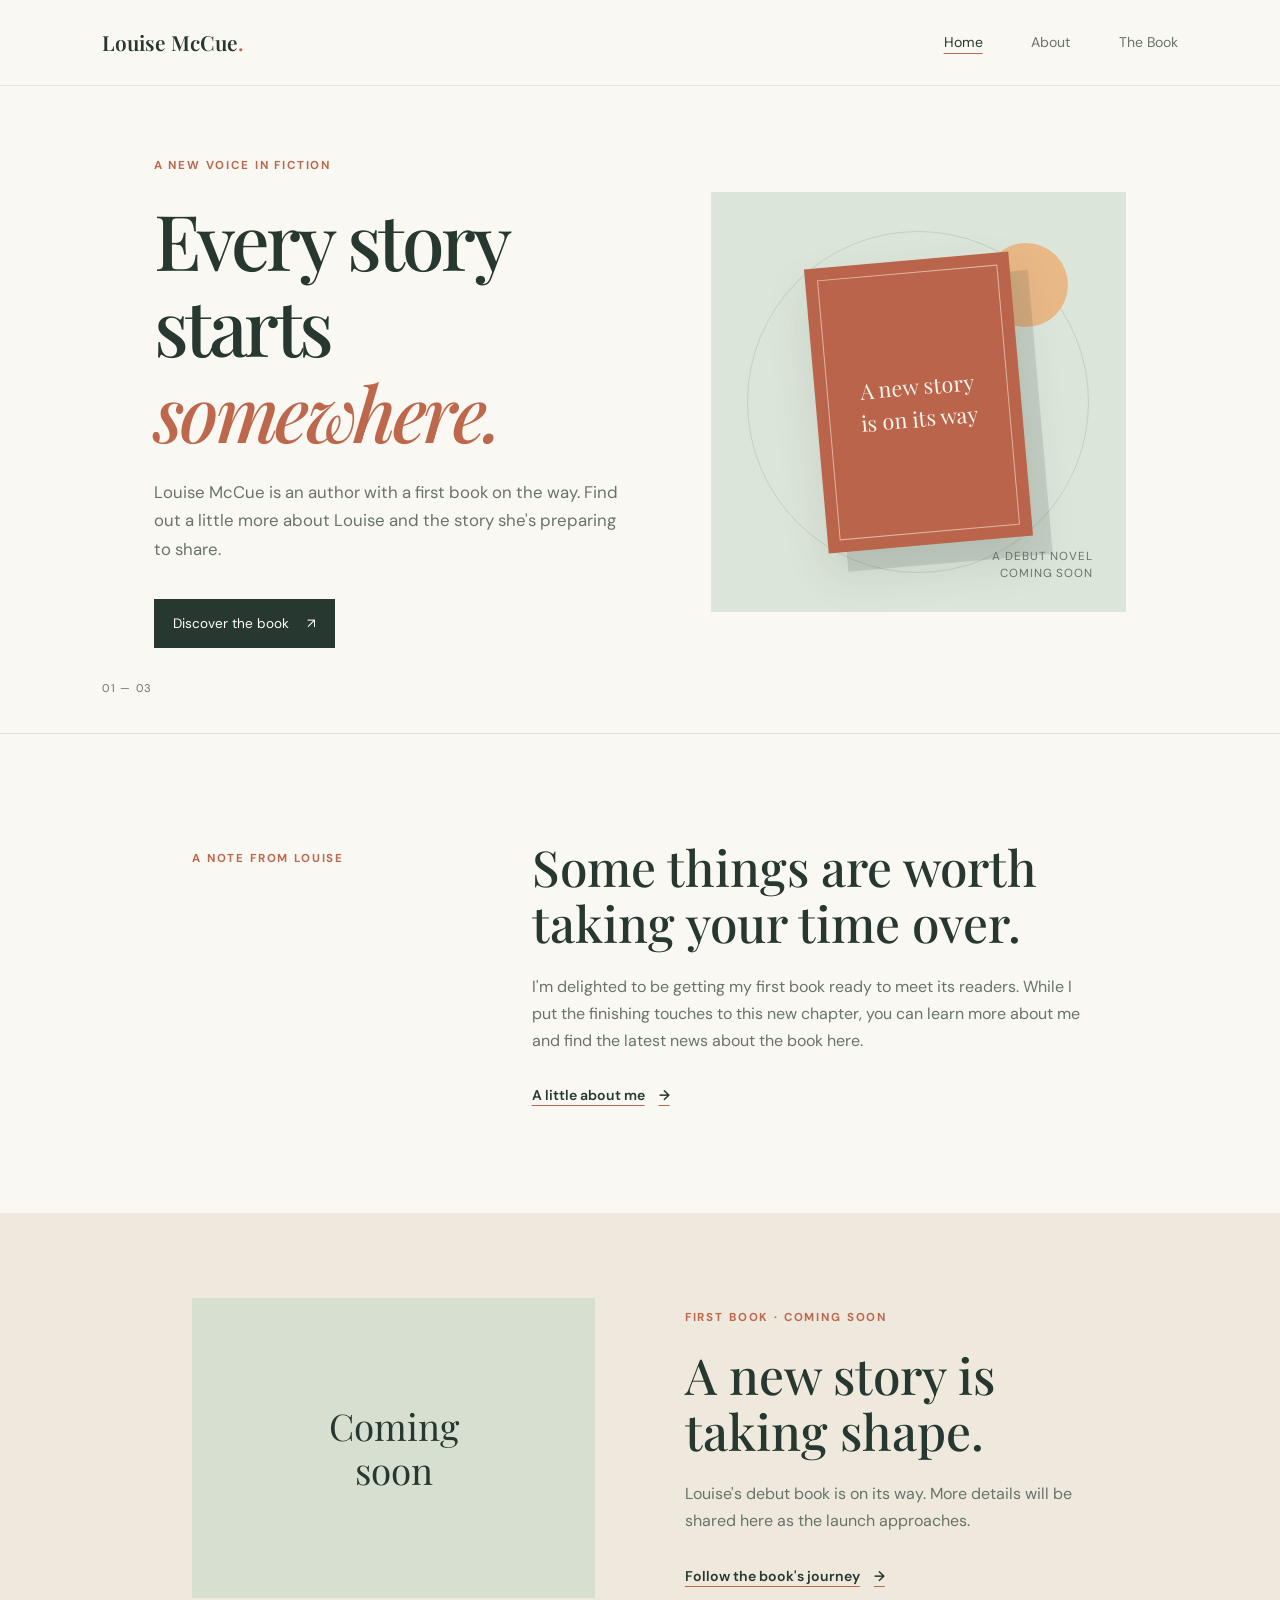
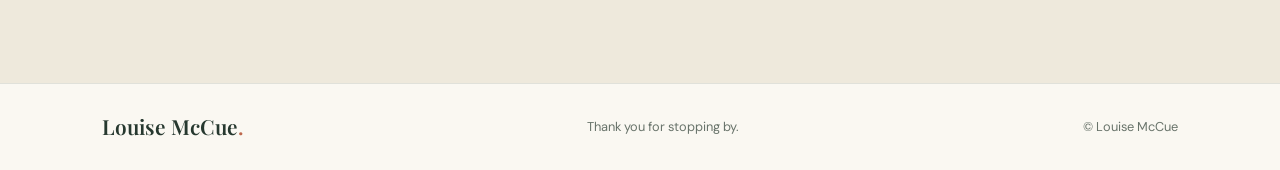
==== index.html @ 4856af5d "Add static author website Co-authored-by: jpf198 <20341620+jpf198@users.noreply.github.com>" ====
<!doctype html>
<html lang="en">
  <head>
    <meta charset="utf-8">
    <meta name="viewport" content="width=device-width, initial-scale=1">
    <meta name="description" content="Meet Louise McCue, a new author. Her debut book is coming soon.">
    <title>Louise McCue | Author</title>
    <link rel="stylesheet" href="styles.css">
  </head>
  <body>
    <header class="site-header">
      <a class="wordmark" href="index.html" aria-label="Louise McCue home">Louise McCue<span>.</span></a>
      <nav aria-label="Main navigation">
        <a href="index.html" aria-current="page">Home</a>
        <a href="about.html">About</a>
        <a href="book.html">The Book</a>
      </nav>
    </header>

    <main>
      <section class="hero">
        <div class="hero-copy">
          <p class="eyebrow">A new voice in fiction</p>
          <h1>Every story<br>starts <em>somewhere.</em></h1>
          <p class="hero-intro">Louise McCue is an author with a first book on the way. Find out a little more about Louise and the story she's preparing to share.</p>
          <a class="button" href="book.html">Discover the book <span aria-hidden="true">↗</span></a>
        </div>
        <div class="hero-art" aria-hidden="true">
          <div class="sun"></div>
          <div class="book-shape"><span>A new story<br>is on its way</span></div>
          <div class="art-caption">A debut novel<br>coming soon</div>
        </div>
        <span class="hero-index" aria-hidden="true">01 — 03</span>
      </section>

      <section class="intro section-wrap">
        <p class="eyebrow">A note from Louise</p>
        <div>
          <h2>Some things are worth taking your time over.</h2>
          <p>I'm delighted to be getting my first book ready to meet its readers. While I put the finishing touches to this new chapter, you can learn more about me and find the latest news about the book here.</p>
          <a class="text-link" href="about.html">A little about me <span aria-hidden="true">→</span></a>
        </div>
      </section>

      <section class="book-teaser">
        <div class="teaser-art" aria-hidden="true"><span>Coming<br>soon</span></div>
        <div class="teaser-copy">
          <p class="eyebrow">First book · Coming soon</p>
          <h2>A new story is taking shape.</h2>
          <p>Louise's debut book is on its way. More details will be shared here as the launch approaches.</p>
          <a class="text-link" href="book.html">Follow the book's journey <span aria-hidden="true">→</span></a>
        </div>
      </section>
    </main>

    <footer class="site-footer">
      <a class="wordmark" href="index.html">Louise McCue<span>.</span></a>
      <p>Thank you for stopping by.</p>
      <span>© Louise McCue</span>
    </footer>
  </body>
</html>
---- styles.css ----
@import url('https://fonts.googleapis.com/css2?family=DM+Sans:wght@400;500;600;700&family=Playfair+Display:ital,wght@0,500;0,600;0,700;1,500;1,600&display=swap');

:root {
  color-scheme: light;
  --ink: #26382f;
  --muted: #68736a;
  --paper: #faf8f2;
  --sage: #dce5d9;
  --accent: #bd684d;
  --serif: 'Playfair Display', Georgia, serif;
  --sans: 'DM Sans', 'Helvetica Neue', sans-serif;
}

* {
  box-sizing: border-box;
}

body {
  margin: 0;
  background: var(--paper);
  color: var(--ink);
  font-family: var(--sans);
  font-size: 16px;
  line-height: 1.7;
}

a {
  color: inherit;
}

.site-header,
.site-footer {
  display: flex;
  align-items: center;
  justify-content: space-between;
  padding: 25px 8%;
}

.site-header {
  border-bottom: 1px solid rgb(38 56 47 / 10%);
}

.wordmark {
  color: var(--ink);
  font-family: var(--serif);
  font-size: 1.3rem;
  font-weight: 600;
  text-decoration: none;
}

.wordmark span {
  color: var(--accent);
}

nav {
  display: flex;
  gap: clamp(20px, 4vw, 48px);
}

nav a {
  color: var(--muted);
  font-size: 0.88rem;
  text-decoration: none;
}

nav a:hover,
nav a[aria-current="page"] {
  color: var(--ink);
}

nav a[aria-current="page"] {
  text-decoration: underline;
  text-decoration-color: var(--accent);
  text-underline-offset: 6px;
}

.hero {
  position: relative;
  display: grid;
  min-height: 630px;
  grid-template-columns: 1.1fr 0.9fr;
  align-items: center;
  gap: 5%;
  padding: 70px 12% 85px;
  overflow: hidden;
}

.hero-copy {
  position: relative;
  z-index: 1;
}

.eyebrow {
  margin: 0 0 20px;
  color: var(--accent);
  font-size: 0.72rem;
  font-weight: 700;
  letter-spacing: 0.16em;
  text-transform: uppercase;
}

h1,
h2,
p {
  margin-top: 0;
}

h1,
h2 {
  font-family: var(--serif);
  font-weight: 500;
  line-height: 1.12;
}

h1 {
  margin-bottom: 24px;
  font-size: clamp(3.3rem, 6vw, 5.8rem);
  letter-spacing: -0.045em;
}

h1 em {
  color: var(--accent);
  font-weight: 500;
}

.hero-intro,
.page-lead {
  max-width: 480px;
  color: var(--muted);
  font-size: 1.05rem;
}

.button {
  display: inline-flex;
  align-items: center;
  gap: 18px;
  margin-top: 19px;
  padding: 13px 19px;
  background: var(--ink);
  color: white;
  font-size: 0.85rem;
  text-decoration: none;
  transition: background 150ms ease;
}

.button:hover {
  background: var(--accent);
}

.hero-art,
.details-art {
  position: relative;
  display: grid;
  min-height: 420px;
  place-items: center;
  background: var(--sage);
  overflow: hidden;
}

.hero-art::before,
.details-art::before {
  position: absolute;
  width: 340px;
  height: 340px;
  border: 1px solid rgb(38 56 47 / 13%);
  border-radius: 50%;
  content: "";
}

.sun {
  position: absolute;
  top: 12%;
  right: 14%;
  width: 84px;
  height: 84px;
  border-radius: 50%;
  background: #e8b887;
}

.book-shape {
  position: relative;
  display: grid;
  width: 205px;
  height: 285px;
  place-items: center;
  background: #b9644b;
  box-shadow: 18px 20px 0 rgb(38 56 47 / 13%), 0 20px 45px rgb(38 56 47 / 12%);
  color: #fff6e9;
  text-align: center;
  transform: rotate(-5deg);
}

.book-shape::before {
  position: absolute;
  inset: 12px;
  border: 1px solid rgb(255 246 233 / 55%);
  content: "";
}

.book-shape span {
  position: relative;
  font-family: var(--serif);
  font-size: 1.35rem;
  line-height: 1.45;
}

.art-caption {
  position: absolute;
  right: 8%;
  bottom: 7%;
  color: var(--muted);
  font-size: 0.73rem;
  line-height: 1.5;
  text-align: right;
  text-transform: uppercase;
  letter-spacing: 0.08em;
}

.hero-index {
  position: absolute;
  bottom: 35px;
  left: 8%;
  color: var(--muted);
  font-size: 0.7rem;
  letter-spacing: 0.12em;
}

.section-wrap {
  padding: 105px 15%;
}

.intro {
  display: grid;
  grid-template-columns: 0.65fr 1.35fr;
  gap: 8%;
  border-top: 1px solid rgb(38 56 47 / 12%);
}

.intro .eyebrow {
  margin-top: 10px;
}

.intro h2,
.teaser-copy h2,
.about-content h2,
.details-copy h2 {
  margin-bottom: 22px;
  font-size: clamp(2rem, 4vw, 3.1rem);
}

.intro div p,
.teaser-copy > p:not(.eyebrow),
.about-content div > p:not(.eyebrow),
.details-copy > p:not(.eyebrow) {
  max-width: 590px;
  color: var(--muted);
}

.text-link {
  display: inline-flex;
  gap: 14px;
  margin-top: 14px;
  color: var(--ink);
  font-size: 0.88rem;
  font-weight: 600;
  text-decoration-color: var(--accent);
  text-underline-offset: 5px;
}

.book-teaser {
  display: grid;
  grid-template-columns: 1fr 1fr;
  align-items: center;
  gap: 10%;
  padding: 85px 15%;
  background: #eee9dc;
}

.teaser-art {
  display: grid;
  min-height: 300px;
  place-items: center;
  background: #d7dfd1;
}

.teaser-art span {
  color: var(--ink);
  font-family: var(--serif);
  font-size: 2.3rem;
  line-height: 1.2;
  text-align: center;
}

.page-heading {
  padding: 100px 15% 85px;
  background: #eee9dc;
}

.page-heading h1 {
  font-size: clamp(3.5rem, 8vw, 6.8rem);
}

.page-lead {
  max-width: 500px;
}

.about-content {
  display: grid;
  grid-template-columns: 0.7fr 1.3fr;
  align-items: center;
  gap: 12%;
}

.about-mark {
  display: grid;
  width: min(100%, 280px);
  aspect-ratio: 1;
  place-items: center;
  border-radius: 50%;
  background: var(--sage);
  color: var(--accent);
  font-family: var(--serif);
  font-size: 5rem;
}

.about-mark span {
  margin-left: 12px;
  color: var(--ink);
}

.book-heading {
  padding-bottom: 70px;
}

.book-details {
  display: grid;
  grid-template-columns: 1fr 1fr;
  align-items: center;
  gap: 10%;
  padding: 70px 15% 110px;
}

.details-art {
  min-height: 400px;
}

.site-footer {
  flex-wrap: wrap;
  gap: 15px 30px;
  border-top: 1px solid rgb(38 56 47 / 12%);
}

.site-footer p,
.site-footer > span {
  margin: 0;
  color: var(--muted);
  font-size: 0.8rem;
}

a:focus-visible {
  outline: 2px solid var(--accent);
  outline-offset: 5px;
}

@media (max-width: 760px) {
  .site-header,
  .site-footer {
    padding-right: 6%;
    padding-left: 6%;
  }

  .hero,
  .intro,
  .book-teaser,
  .about-content,
  .book-details {
    grid-template-columns: 1fr;
  }

  .hero {
    gap: 45px;
    padding: 70px 8% 95px;
  }

  .hero-art {
    min-height: 360px;
  }

  .section-wrap {
    padding: 75px 9%;
  }

  .intro {
    gap: 16px;
  }

  .book-teaser {
    gap: 35px;
    padding: 65px 9%;
  }

  .page-heading {
    padding: 75px 9% 60px;
  }

  .about-content {
    gap: 45px;
  }

  .about-mark {
    width: 190px;
  }

  .book-details {
    gap: 45px;
    padding: 55px 9% 80px;
  }

  .details-art {
    min-height: 340px;
  }
}

@media (max-width: 450px) {
  .site-header {
    align-items: flex-start;
    flex-direction: column;
    gap: 12px;
  }

  nav {
    gap: 24px;
  }

  .hero {
    padding-top: 55px;
  }

  .site-footer {
    align-items: flex-start;
    flex-direction: column;
    gap: 9px;
  }
}

@media (prefers-reduced-motion: reduce) {
  *,
  *::before,
  *::after {
    scroll-behavior: auto !important;
    transition-duration: 0.01ms !important;
  }
}
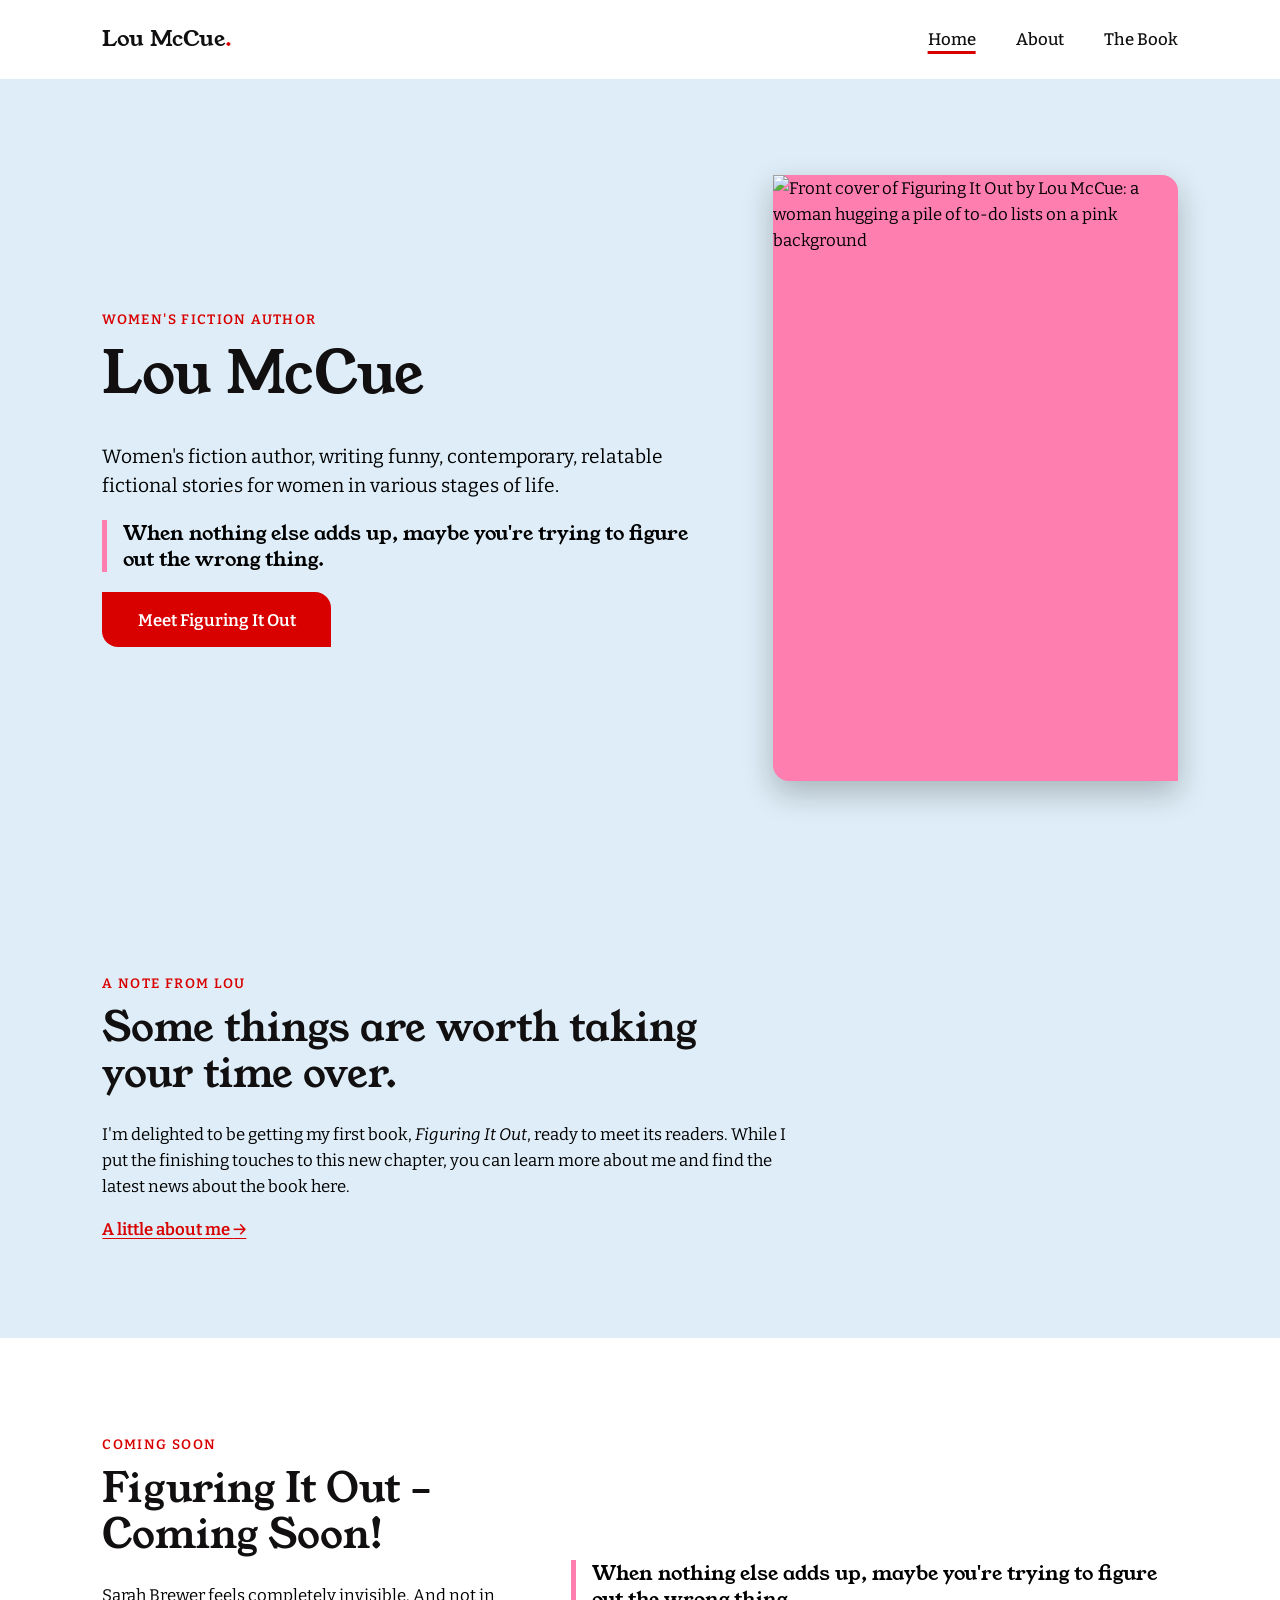
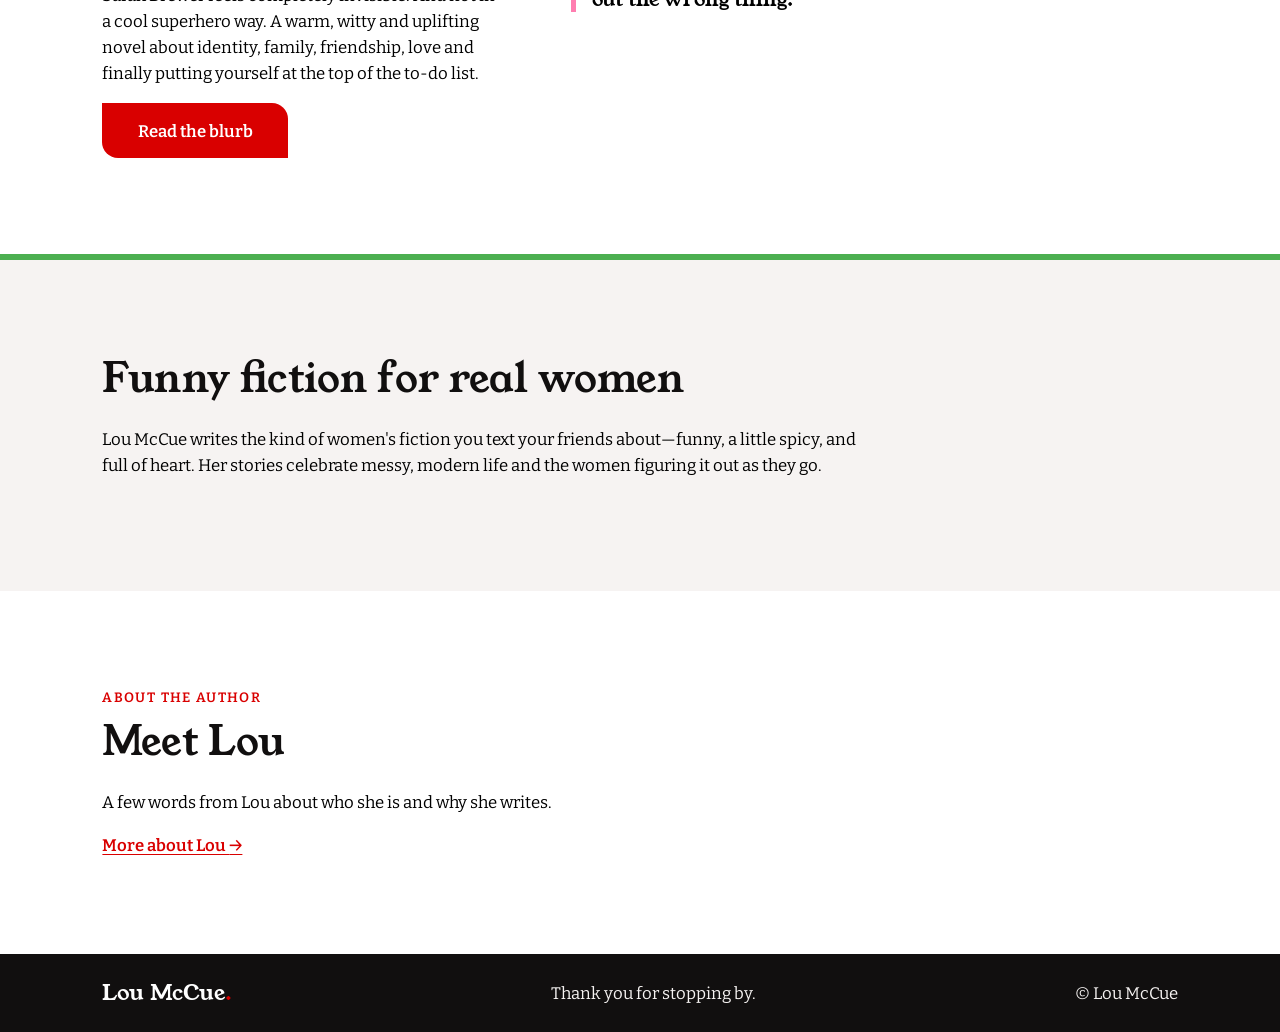
==== commit fc94cd5f: "Apply remaining changes Co-authored-by: jpf198 <20341620+jpf198@users.noreply.github.com>" ====
--- a/index.html
+++ b/index.html
@@ -3,13 +3,13 @@
   <head>
     <meta charset="utf-8">
     <meta name="viewport" content="width=device-width, initial-scale=1">
-    <meta name="description" content="Meet Louise McCue, a new author. Her debut book is coming soon.">
-    <title>Louise McCue | Author</title>
+    <meta name="description" content="Lou McCue – women's fiction author, writing funny, contemporary, relatable fictional stories for women in various stages of life.">
+    <title>Lou McCue | Women's Fiction Author</title>
     <link rel="stylesheet" href="styles.css">
   </head>
   <body>
     <header class="site-header">
-      <a class="wordmark" href="index.html" aria-label="Louise McCue home">Louise McCue<span>.</span></a>
+      <a class="wordmark" href="index.html" aria-label="Lou McCue home">Lou McCue<span>.</span></a>
       <nav aria-label="Main navigation">
         <a href="index.html" aria-current="page">Home</a>
         <a href="about.html">About</a>
@@ -20,43 +20,56 @@
     <main>
       <section class="hero">
         <div class="hero-copy">
-          <p class="eyebrow">A new voice in fiction</p>
-          <h1>Every story<br>starts <em>somewhere.</em></h1>
-          <p class="hero-intro">Louise McCue is an author with a first book on the way. Find out a little more about Louise and the story she's preparing to share.</p>
-          <a class="button" href="book.html">Discover the book <span aria-hidden="true">↗</span></a>
+          <p class="eyebrow">Women's fiction author</p>
+          <h1>Lou McCue</h1>
+          <p class="page-lead">Women's fiction author, writing funny, contemporary, relatable fictional stories for women in various stages of life.</p>
+          <p class="cover-tagline">When nothing else adds up, maybe you're trying to figure out the wrong thing.</p>
+          <a class="button" href="book.html">Meet Figuring It Out</a>
         </div>
-        <div class="hero-art" aria-hidden="true">
-          <div class="sun"></div>
-          <div class="book-shape"><span>A new story<br>is on its way</span></div>
-          <div class="art-caption">A debut novel<br>coming soon</div>
+        <div class="hero-art book-cover-wrap">
+          <!-- TODO: add the front cover image at images/figuring-it-out-cover.jpg (placeholder until supplied) -->
+          <img class="book-cover" src="images/figuring-it-out-cover.jpg" alt="Front cover of Figuring It Out by Lou McCue: a woman hugging a pile of to-do lists on a pink background" width="600" height="900">
         </div>
-        <span class="hero-index" aria-hidden="true">01 — 03</span>
       </section>
 
       <section class="intro section-wrap">
-        <p class="eyebrow">A note from Louise</p>
-        <div>
-          <h2>Some things are worth taking your time over.</h2>
-          <p>I'm delighted to be getting my first book ready to meet its readers. While I put the finishing touches to this new chapter, you can learn more about me and find the latest news about the book here.</p>
-          <a class="text-link" href="about.html">A little about me <span aria-hidden="true">→</span></a>
+        <p class="eyebrow">A note from Lou</p>
+        <h2>Some things are worth taking your time over.</h2>
+        <p>I'm delighted to be getting my first book, <em>Figuring It Out</em>, ready to meet its readers. While I put the finishing touches to this new chapter, you can learn more about me and find the latest news about the book here.</p>
+        <a class="text-link" href="about.html">A little about me <span aria-hidden="true">→</span></a>
+      </section>
+
+      <section class="book-teaser">
+        <div class="teaser-copy">
+          <p class="eyebrow">Coming soon</p>
+          <h2>Figuring It Out – Coming Soon!</h2>
+          <p>Sarah Brewer feels completely invisible. And not in a cool superhero way. A warm, witty and uplifting novel about identity, family, friendship, love and finally putting yourself at the top of the to-do list.</p>
+          <a class="button" href="book.html">Read the blurb</a>
+        </div>
+        <div class="book-cover-wrap">
+          <p class="cover-tagline">When nothing else adds up, maybe you're trying to figure out the wrong thing.</p>
         </div>
       </section>
 
-      <section class="book-teaser">
-        <div class="teaser-art" aria-hidden="true"><span>Coming<br>soon</span></div>
-        <div class="teaser-copy">
-          <p class="eyebrow">First book · Coming soon</p>
-          <h2>A new story is taking shape.</h2>
-          <p>Louise's debut book is on its way. More details will be shared here as the launch approaches.</p>
-          <a class="text-link" href="book.html">Follow the book's journey <span aria-hidden="true">→</span></a>
+      <section class="band">
+        <div class="band-inner">
+          <h2>Funny fiction for real women</h2>
+          <p>Lou McCue writes the kind of women's fiction you text your friends about—funny, a little spicy, and full of heart. Her stories celebrate messy, modern life and the women figuring it out as they go.</p>
         </div>
+      </section>
+
+      <section class="teaser-bio section-wrap">
+        <p class="eyebrow">About the author</p>
+        <h2>Meet Lou</h2>
+        <p>A few words from Lou about who she is and why she writes.</p>
+        <a class="text-link" href="about.html">More about Lou <span aria-hidden="true">→</span></a>
       </section>
     </main>
 
     <footer class="site-footer">
-      <a class="wordmark" href="index.html">Louise McCue<span>.</span></a>
+      <a class="wordmark" href="index.html">Lou McCue<span>.</span></a>
       <p>Thank you for stopping by.</p>
-      <span>© Louise McCue</span>
+      <span>© Lou McCue</span>
     </footer>
   </body>
 </html>
--- a/styles.css
+++ b/styles.css
@@ -1,453 +1,198 @@
-@import url('https://fonts.googleapis.com/css2?family=DM+Sans:wght@400;500;600;700&family=Playfair+Display:ital,wght@0,500;0,600;0,700;1,500;1,600&display=swap');
+@import url('https://fonts.googleapis.com/css2?family=Bitter:wght@300;400;500;600&family=Young+Serif&display=swap');
 
 :root {
   color-scheme: light;
-  --ink: #26382f;
-  --muted: #68736a;
-  --paper: #faf8f2;
-  --sage: #dce5d9;
-  --accent: #bd684d;
-  --serif: 'Playfair Display', Georgia, serif;
-  --sans: 'DM Sans', 'Helvetica Neue', sans-serif;
+  --sky: hsl(204, 60%, 92%);
+  --white: #ffffff;
+  --offwhite: #f6f3f2;
+  --red: #d90000;
+  --red-dark: #a80000;
+  --black: #110f0f;
+  --pink: #ff7eb0;
+  --green: #4caf50;
+  --heading: 'Young Serif', Georgia, serif;
+  --body: 'Bitter', Georgia, serif;
 }
 
-* {
-  box-sizing: border-box;
-}
+* { box-sizing: border-box; }
 
 body {
   margin: 0;
-  background: var(--paper);
-  color: var(--ink);
-  font-family: var(--sans);
-  font-size: 16px;
-  line-height: 1.7;
+  background: var(--sky);
+  color: #000;
+  font-family: var(--body);
+  font-weight: 400;
+  font-size: 1.05rem;
+  line-height: 1.55;
 }
 
-a {
-  color: inherit;
+h1, h2, h3 {
+  margin: 0 0 0.6em;
+  font-family: var(--heading);
+  font-weight: 400;
+  line-height: 1.15;
+  color: var(--black);
+}
+h1 { font-size: clamp(2.2rem, 5vw, 3.6rem); }
+h2 { font-size: clamp(1.7rem, 3.5vw, 2.5rem); }
+p { margin: 0 0 1em; }
+img { max-width: 100%; height: auto; }
+
+a { color: var(--red); text-underline-offset: 3px; }
+a:hover { color: var(--red-dark); }
+
+a:focus-visible, .button:focus-visible {
+  outline: 3px solid var(--black);
+  outline-offset: 3px;
 }
 
-.site-header,
-.site-footer {
+.site-header, .site-footer {
   display: flex;
+  flex-wrap: wrap;
+  gap: 12px 24px;
   align-items: center;
   justify-content: space-between;
-  padding: 25px 8%;
+  padding: 22px 8%;
 }
 
-.site-header {
-  border-bottom: 1px solid rgb(38 56 47 / 10%);
-}
+.site-header { background: var(--white); }
+.site-footer { background: var(--black); color: var(--offwhite); }
+.site-footer a { color: var(--white); }
+.site-footer p { margin: 0; }
 
 .wordmark {
-  color: var(--ink);
-  font-family: var(--serif);
-  font-size: 1.3rem;
-  font-weight: 600;
+  color: var(--black);
+  font-family: var(--heading);
+  font-size: 1.4rem;
   text-decoration: none;
 }
+.wordmark:hover { color: var(--red); }
+.wordmark span { color: var(--red); }
+.site-footer .wordmark { color: var(--white); }
 
-.wordmark span {
-  color: var(--accent);
-}
-
-nav {
-  display: flex;
-  gap: clamp(20px, 4vw, 48px);
-}
-
-nav a {
-  color: var(--muted);
-  font-size: 0.88rem;
-  text-decoration: none;
-}
-
-nav a:hover,
-nav a[aria-current="page"] {
-  color: var(--ink);
-}
-
+nav { display: flex; flex-wrap: wrap; gap: 8px clamp(18px, 4vw, 40px); }
+nav a { color: var(--black); font-weight: 500; text-decoration: none; }
+nav a:hover { color: var(--red); }
 nav a[aria-current="page"] {
   text-decoration: underline;
-  text-decoration-color: var(--accent);
+  text-decoration-color: var(--red);
+  text-decoration-thickness: 3px;
   text-underline-offset: 6px;
 }
 
-.hero {
-  position: relative;
-  display: grid;
-  min-height: 630px;
-  grid-template-columns: 1.1fr 0.9fr;
-  align-items: center;
-  gap: 5%;
-  padding: 70px 12% 85px;
-  overflow: hidden;
-}
-
-.hero-copy {
-  position: relative;
-  z-index: 1;
-}
-
 .eyebrow {
-  margin: 0 0 20px;
-  color: var(--accent);
-  font-size: 0.72rem;
-  font-weight: 700;
-  letter-spacing: 0.16em;
+  margin-bottom: 0.8em;
+  color: var(--red);
+  font-size: 0.85rem;
+  font-weight: 600;
+  letter-spacing: 0.1em;
   text-transform: uppercase;
 }
 
-h1,
-h2,
-p {
-  margin-top: 0;
+.button {
+  display: inline-block;
+  padding: 0.9rem 2.2rem;
+  border-radius: 0 1rem;
+  background: var(--red);
+  color: var(--white);
+  font-weight: 600;
+  text-decoration: none;
+  transition: background 0.2s;
+}
+.button:hover { background: var(--red-dark); color: var(--white); }
+
+.text-link { font-weight: 600; }
+
+.section-wrap, .page-heading, .band, .hero, .book-details, .book-teaser {
+  padding: clamp(48px, 8vw, 96px) 8%;
 }
 
-h1,
-h2 {
-  font-family: var(--serif);
-  font-weight: 500;
-  line-height: 1.12;
+.hero, .book-teaser, .book-details {
+  display: grid;
+  gap: clamp(28px, 5vw, 64px);
+  align-items: center;
+  grid-template-columns: 2fr 3fr;
 }
 
-h1 {
-  margin-bottom: 24px;
-  font-size: clamp(3.3rem, 6vw, 5.8rem);
-  letter-spacing: -0.045em;
+.hero { grid-template-columns: 3fr 2fr; }
+.hero-art { order: 2; }
+
+.book-cover {
+  display: block;
+  width: 100%;
+  border-radius: 0 1rem;
+  box-shadow: 0 12px 30px rgb(17 15 15 / 25%);
+  background: var(--pink);
+  min-height: 200px;
 }
 
-h1 em {
-  color: var(--accent);
-  font-weight: 500;
+.cover-tagline {
+  font-family: var(--heading);
+  font-size: 1.25rem;
+  line-height: 1.3;
+  padding-left: 1rem;
+  border-left: 5px solid var(--pink);
 }
 
-.hero-intro,
-.page-lead {
-  max-width: 480px;
-  color: var(--muted);
-  font-size: 1.05rem;
+.book-teaser { background: var(--white); }
+.band { background: var(--offwhite); border-top: 6px solid var(--green); }
+.band-inner { max-width: 760px; }
+
+.page-heading { background: var(--offwhite); }
+.page-lead { max-width: 640px; font-size: 1.2rem; }
+
+.intro { max-width: 900px; }
+
+.status {
+  display: inline-block;
+  margin-bottom: 1.2rem;
+  padding: 0.3rem 1rem;
+  border-radius: 0 1rem;
+  background: var(--black);
+  color: var(--white);
+  font-weight: 600;
 }
 
-.button {
-  display: inline-flex;
-  align-items: center;
-  gap: 18px;
-  margin-top: 19px;
-  padding: 13px 19px;
-  background: var(--ink);
-  color: white;
-  font-size: 0.85rem;
-  text-decoration: none;
-  transition: background 150ms ease;
-}
-
-.button:hover {
-  background: var(--accent);
-}
-
-.hero-art,
-.details-art {
-  position: relative;
-  display: grid;
-  min-height: 420px;
-  place-items: center;
-  background: var(--sage);
-  overflow: hidden;
-}
-
-.hero-art::before,
-.details-art::before {
-  position: absolute;
-  width: 340px;
-  height: 340px;
-  border: 1px solid rgb(38 56 47 / 13%);
-  border-radius: 50%;
-  content: "";
-}
-
-.sun {
-  position: absolute;
-  top: 12%;
-  right: 14%;
-  width: 84px;
-  height: 84px;
-  border-radius: 50%;
-  background: #e8b887;
-}
-
-.book-shape {
-  position: relative;
-  display: grid;
-  width: 205px;
-  height: 285px;
-  place-items: center;
-  background: #b9644b;
-  box-shadow: 18px 20px 0 rgb(38 56 47 / 13%), 0 20px 45px rgb(38 56 47 / 12%);
-  color: #fff6e9;
-  text-align: center;
-  transform: rotate(-5deg);
-}
-
-.book-shape::before {
-  position: absolute;
-  inset: 12px;
-  border: 1px solid rgb(255 246 233 / 55%);
-  content: "";
-}
-
-.book-shape span {
-  position: relative;
-  font-family: var(--serif);
-  font-size: 1.35rem;
-  line-height: 1.45;
-}
-
-.art-caption {
-  position: absolute;
-  right: 8%;
-  bottom: 7%;
-  color: var(--muted);
-  font-size: 0.73rem;
-  line-height: 1.5;
-  text-align: right;
-  text-transform: uppercase;
-  letter-spacing: 0.08em;
-}
-
-.hero-index {
-  position: absolute;
-  bottom: 35px;
-  left: 8%;
-  color: var(--muted);
-  font-size: 0.7rem;
-  letter-spacing: 0.12em;
-}
-
-.section-wrap {
-  padding: 105px 15%;
-}
-
-.intro {
-  display: grid;
-  grid-template-columns: 0.65fr 1.35fr;
-  gap: 8%;
-  border-top: 1px solid rgb(38 56 47 / 12%);
-}
-
-.intro .eyebrow {
-  margin-top: 10px;
-}
-
-.intro h2,
-.teaser-copy h2,
-.about-content h2,
-.details-copy h2 {
-  margin-bottom: 22px;
-  font-size: clamp(2rem, 4vw, 3.1rem);
-}
-
-.intro div p,
-.teaser-copy > p:not(.eyebrow),
-.about-content div > p:not(.eyebrow),
-.details-copy > p:not(.eyebrow) {
-  max-width: 590px;
-  color: var(--muted);
-}
-
-.text-link {
-  display: inline-flex;
-  gap: 14px;
-  margin-top: 14px;
-  color: var(--ink);
-  font-size: 0.88rem;
-  font-weight: 600;
-  text-decoration-color: var(--accent);
-  text-underline-offset: 5px;
-}
-
-.book-teaser {
-  display: grid;
-  grid-template-columns: 1fr 1fr;
-  align-items: center;
-  gap: 10%;
-  padding: 85px 15%;
-  background: #eee9dc;
-}
-
-.teaser-art {
-  display: grid;
-  min-height: 300px;
-  place-items: center;
-  background: #d7dfd1;
-}
-
-.teaser-art span {
-  color: var(--ink);
-  font-family: var(--serif);
-  font-size: 2.3rem;
-  line-height: 1.2;
-  text-align: center;
-}
-
-.page-heading {
-  padding: 100px 15% 85px;
-  background: #eee9dc;
-}
-
-.page-heading h1 {
-  font-size: clamp(3.5rem, 8vw, 6.8rem);
-}
-
-.page-lead {
-  max-width: 500px;
-}
+.blurb p:first-child { font-family: var(--heading); font-size: 1.3rem; }
 
 .about-content {
   display: grid;
-  grid-template-columns: 0.7fr 1.3fr;
-  align-items: center;
-  gap: 12%;
+  gap: clamp(28px, 5vw, 64px);
+  grid-template-columns: 2fr 3fr;
+  align-items: start;
 }
 
-.about-mark {
+.headshot-frame {
+  position: relative;
+  aspect-ratio: 3 / 4;
+  overflow: hidden;
+  border-radius: 1.5rem;
+  background: var(--offwhite);
+  border: 2px dashed var(--black);
   display: grid;
-  width: min(100%, 280px);
-  aspect-ratio: 1;
   place-items: center;
-  border-radius: 50%;
-  background: var(--sage);
-  color: var(--accent);
-  font-family: var(--serif);
-  font-size: 5rem;
+  text-align: center;
+}
+.headshot-frame::before {
+  content: "Headshot coming soon";
+  padding: 1rem;
+  font-family: var(--heading);
+  color: var(--black);
+}
+.headshot-frame img {
+  position: absolute;
+  inset: 0;
+  width: 100%;
+  height: 100%;
+  object-fit: cover;
+  background: var(--offwhite);
 }
 
-.about-mark span {
-  margin-left: 12px;
-  color: var(--ink);
-}
-
-.book-heading {
-  padding-bottom: 70px;
-}
-
-.book-details {
-  display: grid;
-  grid-template-columns: 1fr 1fr;
-  align-items: center;
-  gap: 10%;
-  padding: 70px 15% 110px;
-}
-
-.details-art {
-  min-height: 400px;
-}
-
-.site-footer {
-  flex-wrap: wrap;
-  gap: 15px 30px;
-  border-top: 1px solid rgb(38 56 47 / 12%);
-}
-
-.site-footer p,
-.site-footer > span {
-  margin: 0;
-  color: var(--muted);
-  font-size: 0.8rem;
-}
-
-a:focus-visible {
-  outline: 2px solid var(--accent);
-  outline-offset: 5px;
-}
+.teaser-bio { background: var(--white); }
 
 @media (max-width: 760px) {
-  .site-header,
-  .site-footer {
-    padding-right: 6%;
-    padding-left: 6%;
-  }
-
-  .hero,
-  .intro,
-  .book-teaser,
-  .about-content,
-  .book-details {
-    grid-template-columns: 1fr;
-  }
-
-  .hero {
-    gap: 45px;
-    padding: 70px 8% 95px;
-  }
-
-  .hero-art {
-    min-height: 360px;
-  }
-
-  .section-wrap {
-    padding: 75px 9%;
-  }
-
-  .intro {
-    gap: 16px;
-  }
-
-  .book-teaser {
-    gap: 35px;
-    padding: 65px 9%;
-  }
-
-  .page-heading {
-    padding: 75px 9% 60px;
-  }
-
-  .about-content {
-    gap: 45px;
-  }
-
-  .about-mark {
-    width: 190px;
-  }
-
-  .book-details {
-    gap: 45px;
-    padding: 55px 9% 80px;
-  }
-
-  .details-art {
-    min-height: 340px;
-  }
+  .hero, .book-teaser, .book-details, .about-content { grid-template-columns: 1fr; }
+  .hero-art { order: 0; max-width: 320px; }
+  .book-cover-wrap, .headshot-frame { max-width: 320px; }
+  .site-header, .site-footer { flex-direction: column; align-items: flex-start; }
 }
-
-@media (max-width: 450px) {
-  .site-header {
-    align-items: flex-start;
-    flex-direction: column;
-    gap: 12px;
-  }
-
-  nav {
-    gap: 24px;
-  }
-
-  .hero {
-    padding-top: 55px;
-  }
-
-  .site-footer {
-    align-items: flex-start;
-    flex-direction: column;
-    gap: 9px;
-  }
-}
-
-@media (prefers-reduced-motion: reduce) {
-  *,
-  *::before,
-  *::after {
-    scroll-behavior: auto !important;
-    transition-duration: 0.01ms !important;
-  }
-}
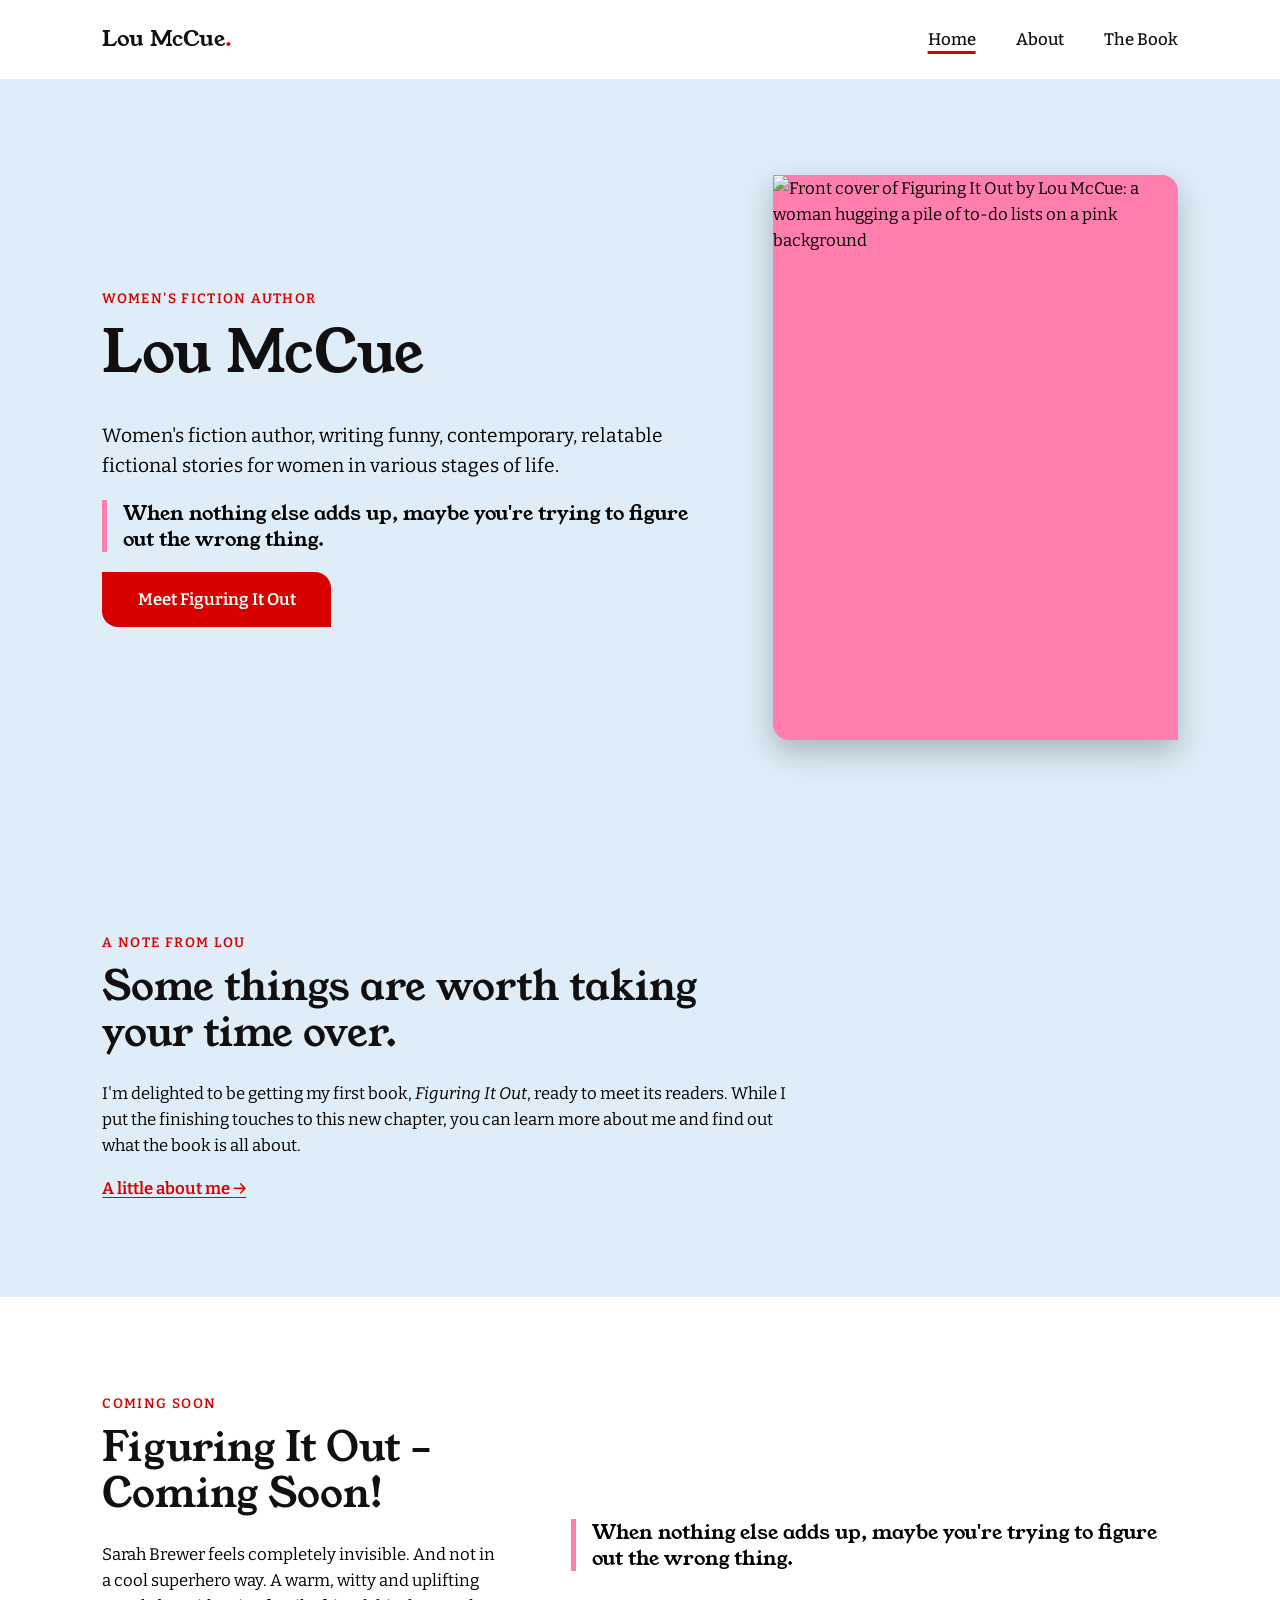
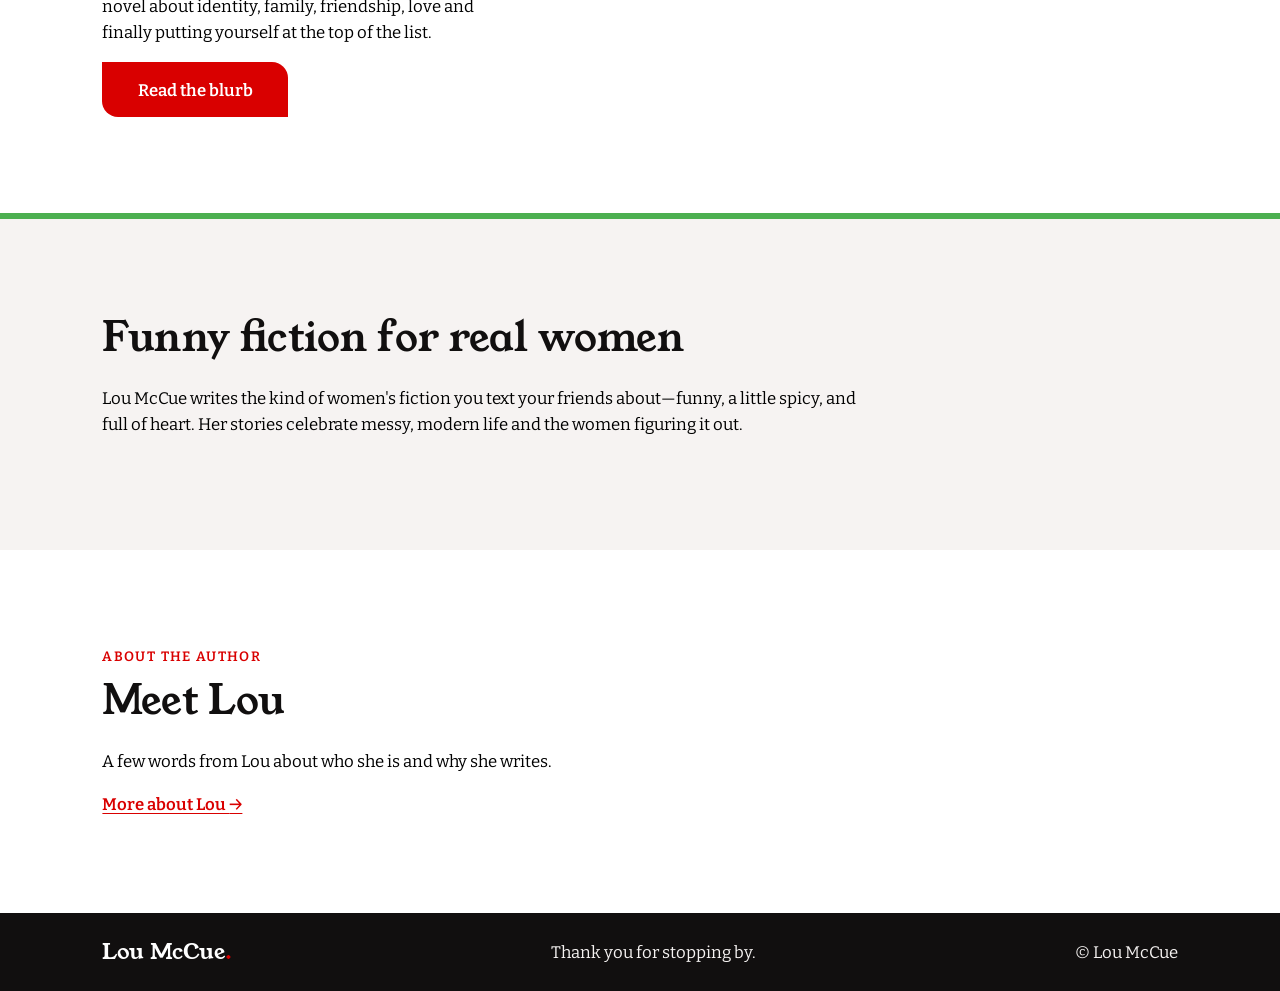
==== commit 93561265: "Update homepage to use uploaded cover image asset and refresh copy" ====
--- a/index.html
+++ b/index.html
@@ -27,15 +27,14 @@
           <a class="button" href="book.html">Meet Figuring It Out</a>
         </div>
         <div class="hero-art book-cover-wrap">
-          <!-- TODO: add the front cover image at images/figuring-it-out-cover.jpg (placeholder until supplied) -->
-          <img class="book-cover" src="images/figuring-it-out-cover.jpg" alt="Front cover of Figuring It Out by Lou McCue: a woman hugging a pile of to-do lists on a pink background" width="600" height="900">
+          <img class="book-cover" src="images/figuring-it-out-cover.png" alt="Front cover of Figuring It Out by Lou McCue: a woman hugging a pile of to-do lists on a pink background" width="1292" height="1807">
         </div>
       </section>
 
       <section class="intro section-wrap">
         <p class="eyebrow">A note from Lou</p>
         <h2>Some things are worth taking your time over.</h2>
-        <p>I'm delighted to be getting my first book, <em>Figuring It Out</em>, ready to meet its readers. While I put the finishing touches to this new chapter, you can learn more about me and find the latest news about the book here.</p>
+        <p>I'm delighted to be getting my first book, <em>Figuring It Out</em>, ready to meet its readers. While I put the finishing touches to this new chapter, you can learn more about me and find out what the book is all about.</p>
         <a class="text-link" href="about.html">A little about me <span aria-hidden="true">→</span></a>
       </section>
 
@@ -43,7 +42,7 @@
         <div class="teaser-copy">
           <p class="eyebrow">Coming soon</p>
           <h2>Figuring It Out – Coming Soon!</h2>
-          <p>Sarah Brewer feels completely invisible. And not in a cool superhero way. A warm, witty and uplifting novel about identity, family, friendship, love and finally putting yourself at the top of the to-do list.</p>
+          <p>Sarah Brewer feels completely invisible. And not in a cool superhero way. A warm, witty and uplifting novel about identity, family, friendship, love and finally putting yourself at the top of the list.</p>
           <a class="button" href="book.html">Read the blurb</a>
         </div>
         <div class="book-cover-wrap">
@@ -54,7 +53,7 @@
       <section class="band">
         <div class="band-inner">
           <h2>Funny fiction for real women</h2>
-          <p>Lou McCue writes the kind of women's fiction you text your friends about—funny, a little spicy, and full of heart. Her stories celebrate messy, modern life and the women figuring it out as they go.</p>
+          <p>Lou McCue writes the kind of women's fiction you text your friends about—funny, a little spicy, and full of heart. Her stories celebrate messy, modern life and the women figuring it out.</p>
         </div>
       </section>
 
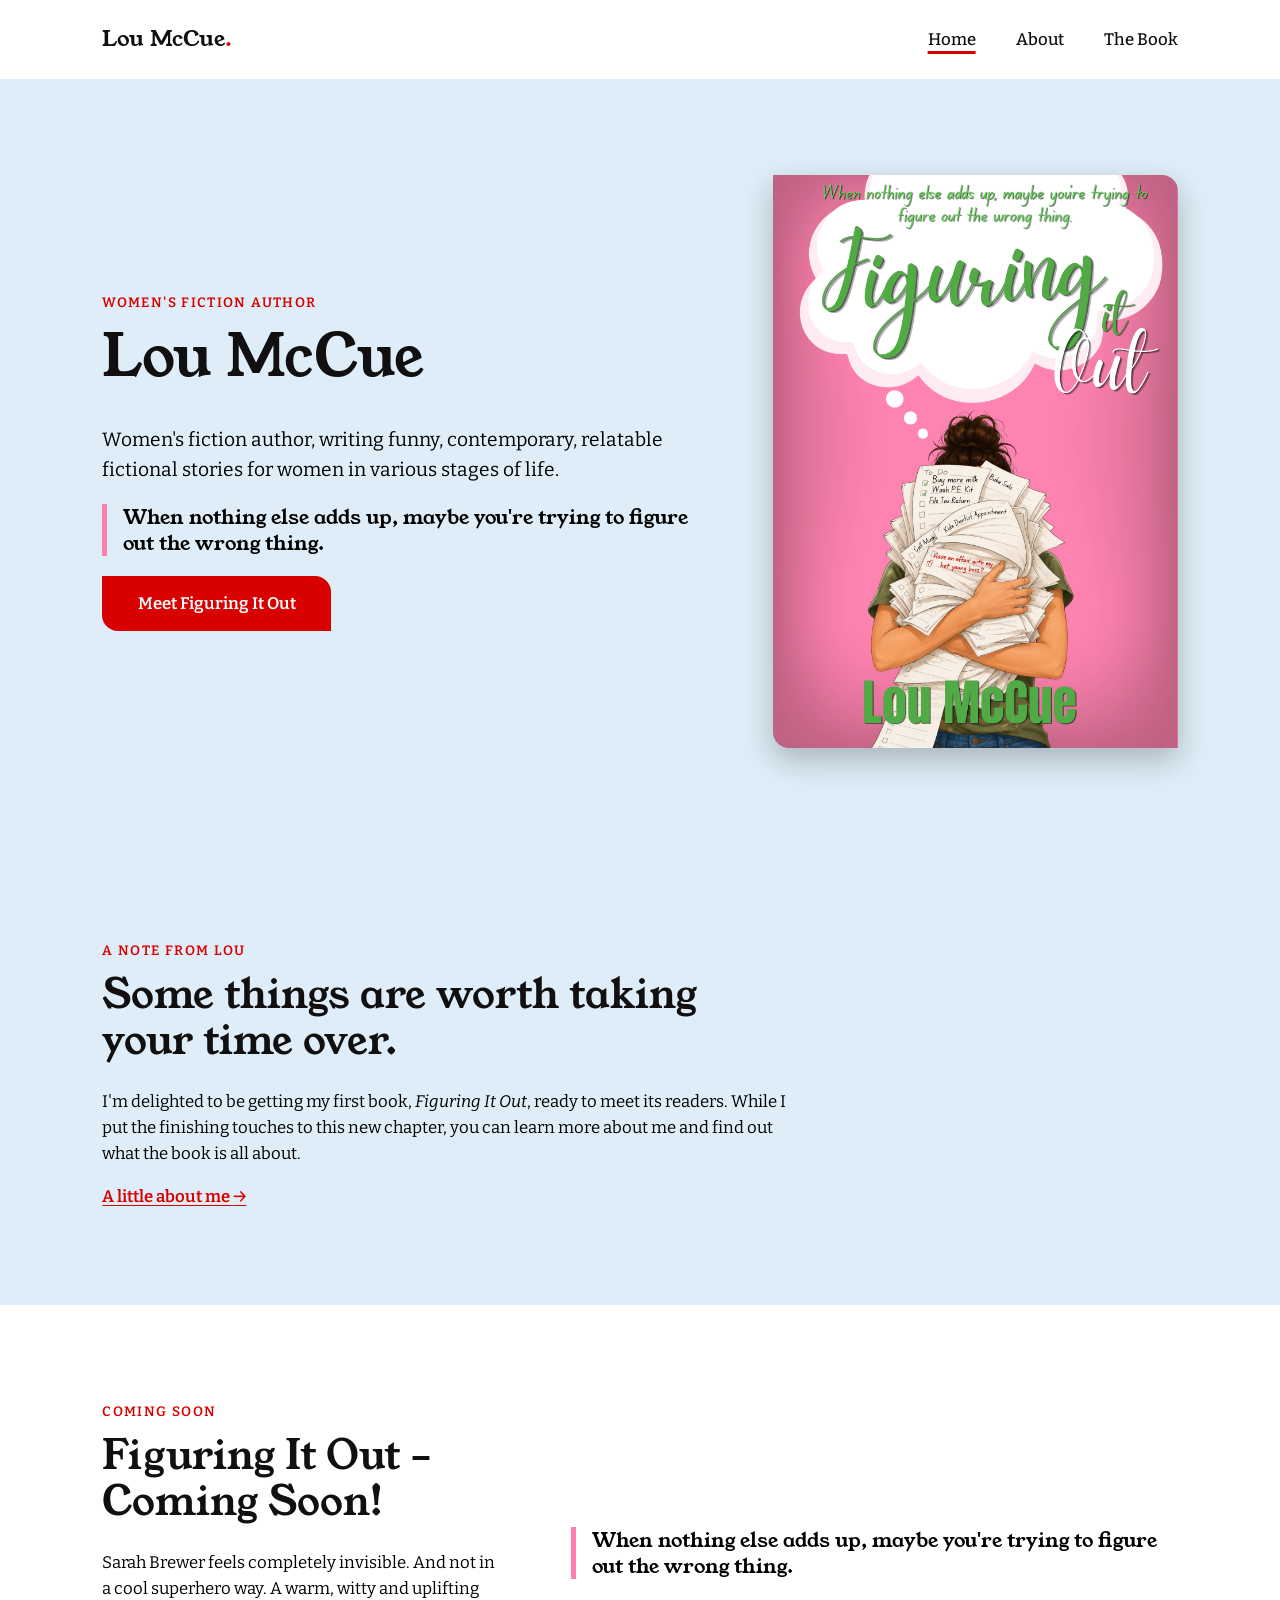
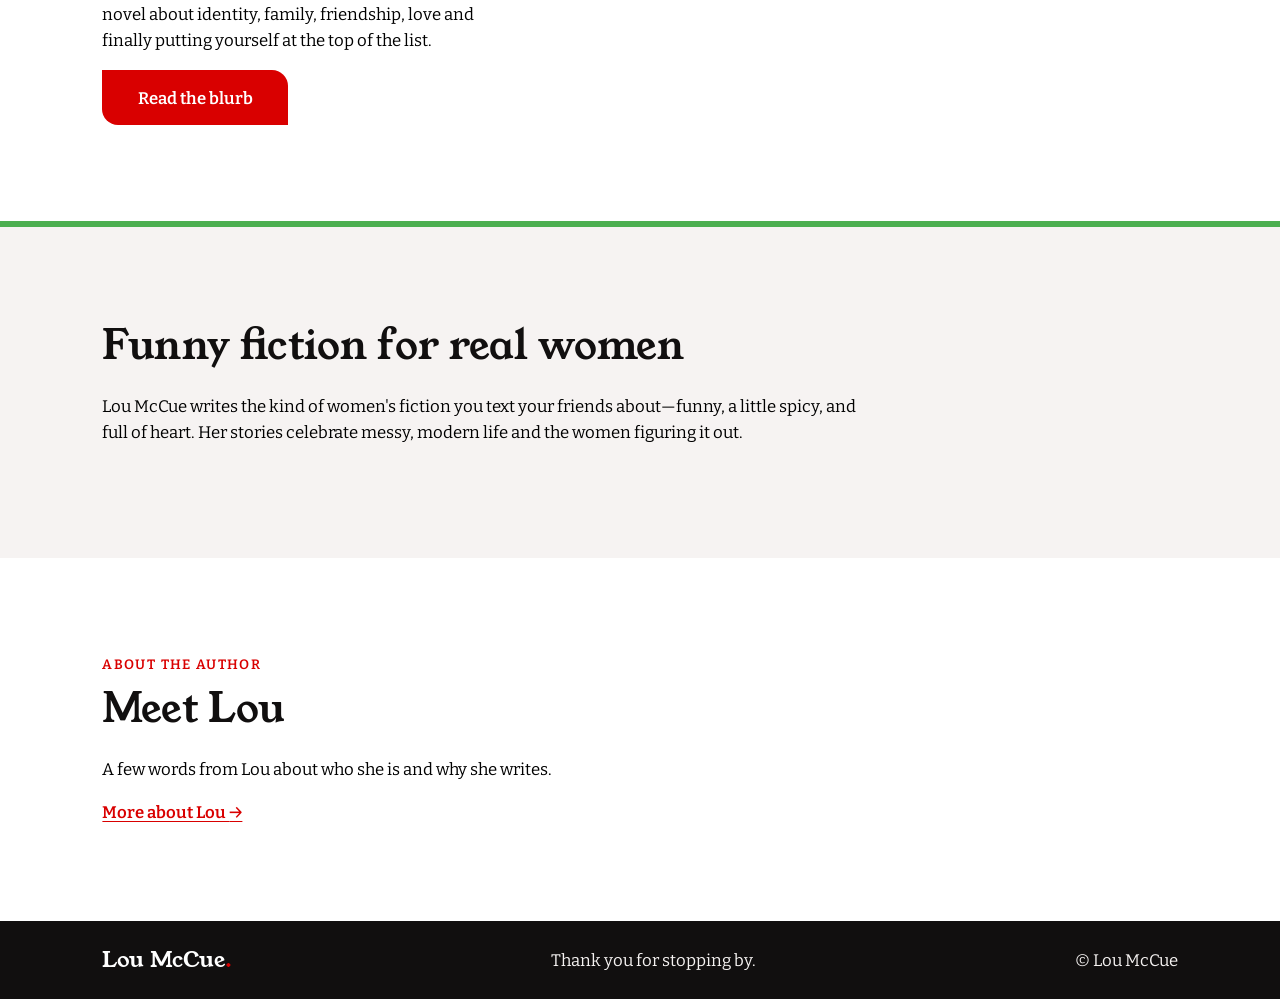
==== commit a6c481d7: "Update book cover image source in index.html" ====
--- a/index.html
+++ b/index.html
@@ -27,7 +27,7 @@
           <a class="button" href="book.html">Meet Figuring It Out</a>
         </div>
         <div class="hero-art book-cover-wrap">
-          <img class="book-cover" src="images/figuring-it-out-cover.png" alt="Front cover of Figuring It Out by Lou McCue: a woman hugging a pile of to-do lists on a pink background" width="1292" height="1807">
+          <img class="book-cover" src="images/Louise Cover design.png" alt="Front cover of Figuring It Out by Lou McCue: a woman hugging a pile of to-do lists on a pink background" width="1292" height="1807">
         </div>
       </section>
 
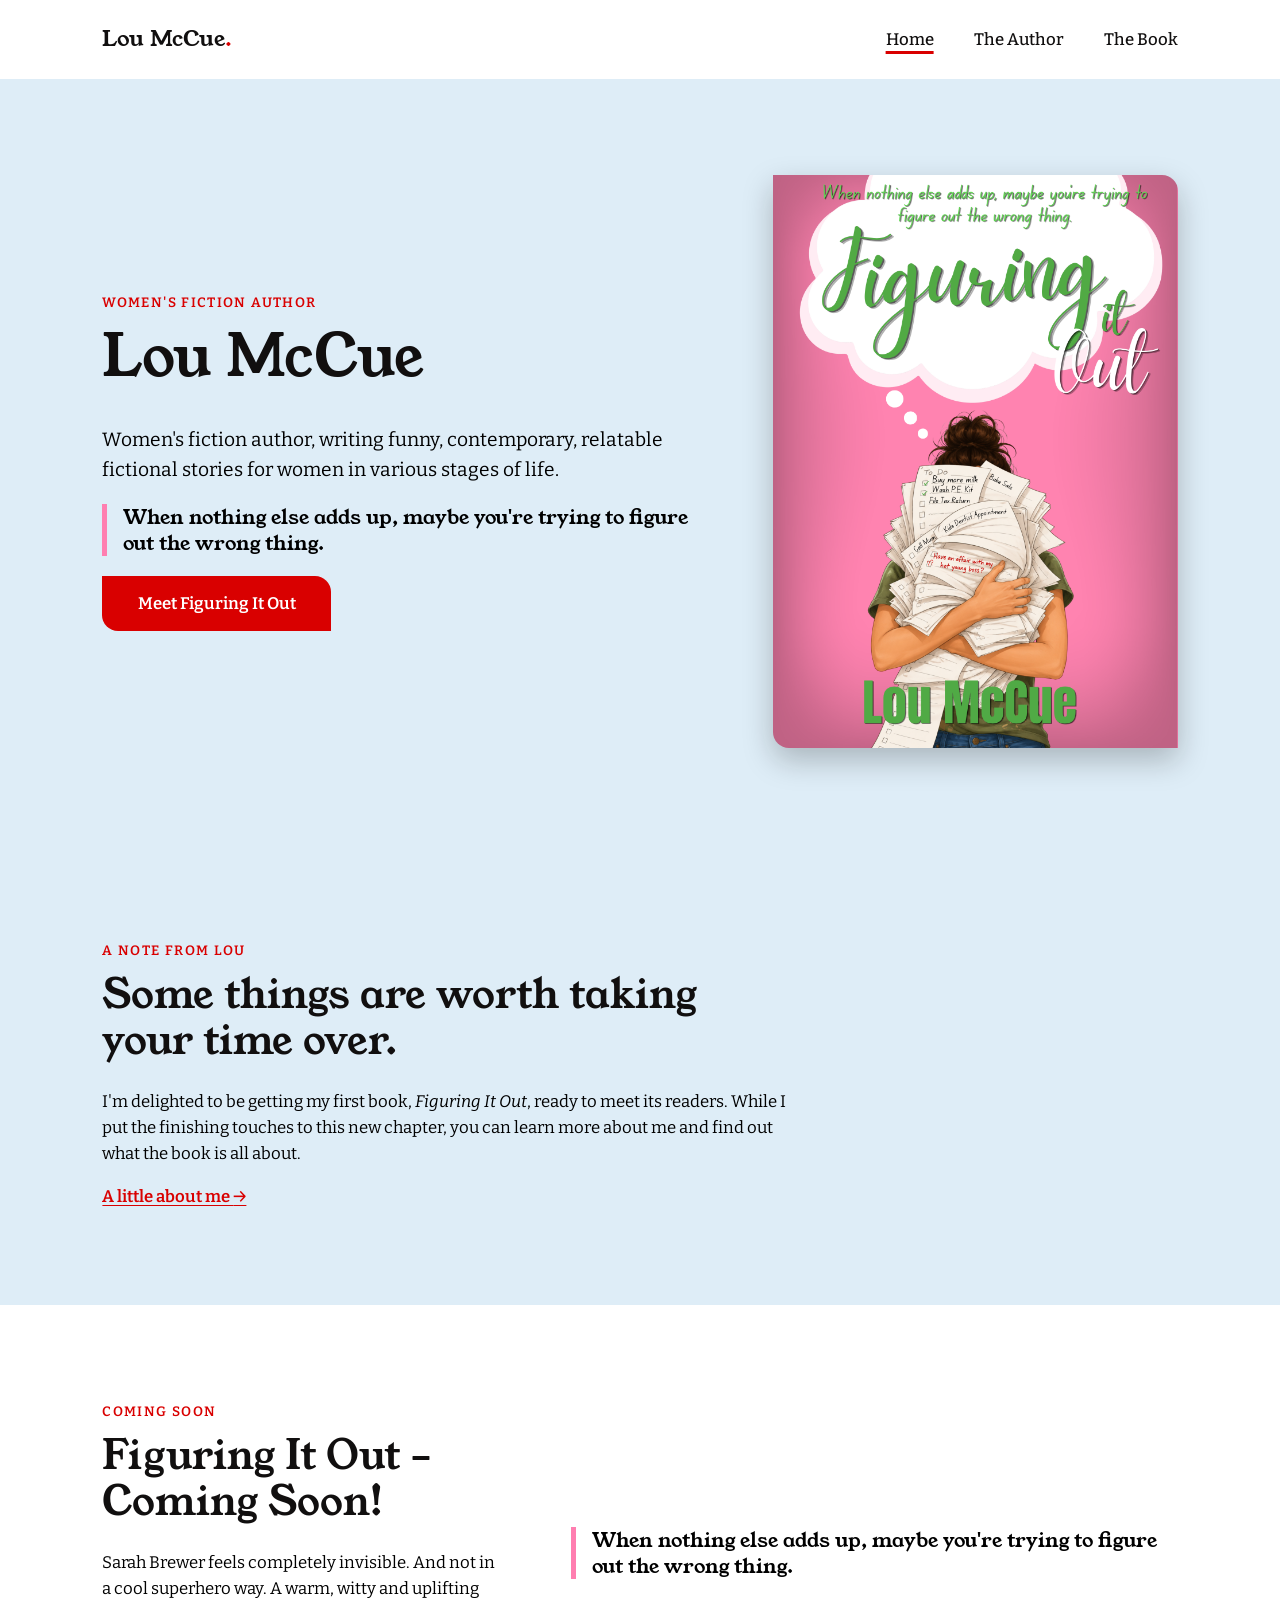
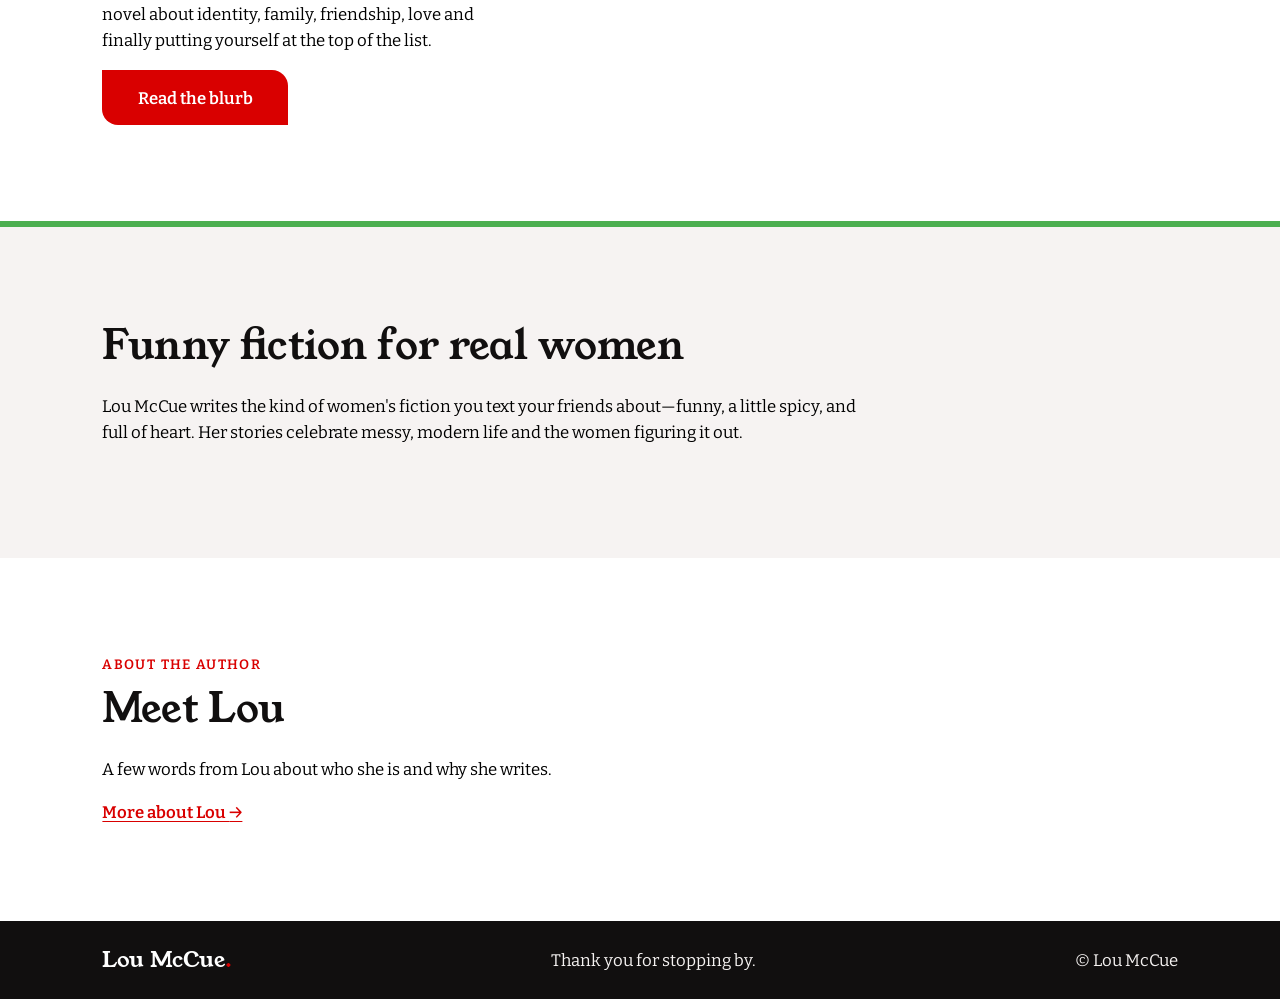
==== commit 577d3f08: "Rename About navigation to The Author Co-authored-by: Copilot <223556219+Copilot@users.noreply.githu" ====
--- a/index.html
+++ b/index.html
@@ -12,7 +12,7 @@
       <a class="wordmark" href="index.html" aria-label="Lou McCue home">Lou McCue<span>.</span></a>
       <nav aria-label="Main navigation">
         <a href="index.html" aria-current="page">Home</a>
-        <a href="about.html">About</a>
+        <a href="about.html">The Author</a>
         <a href="book.html">The Book</a>
       </nav>
     </header>
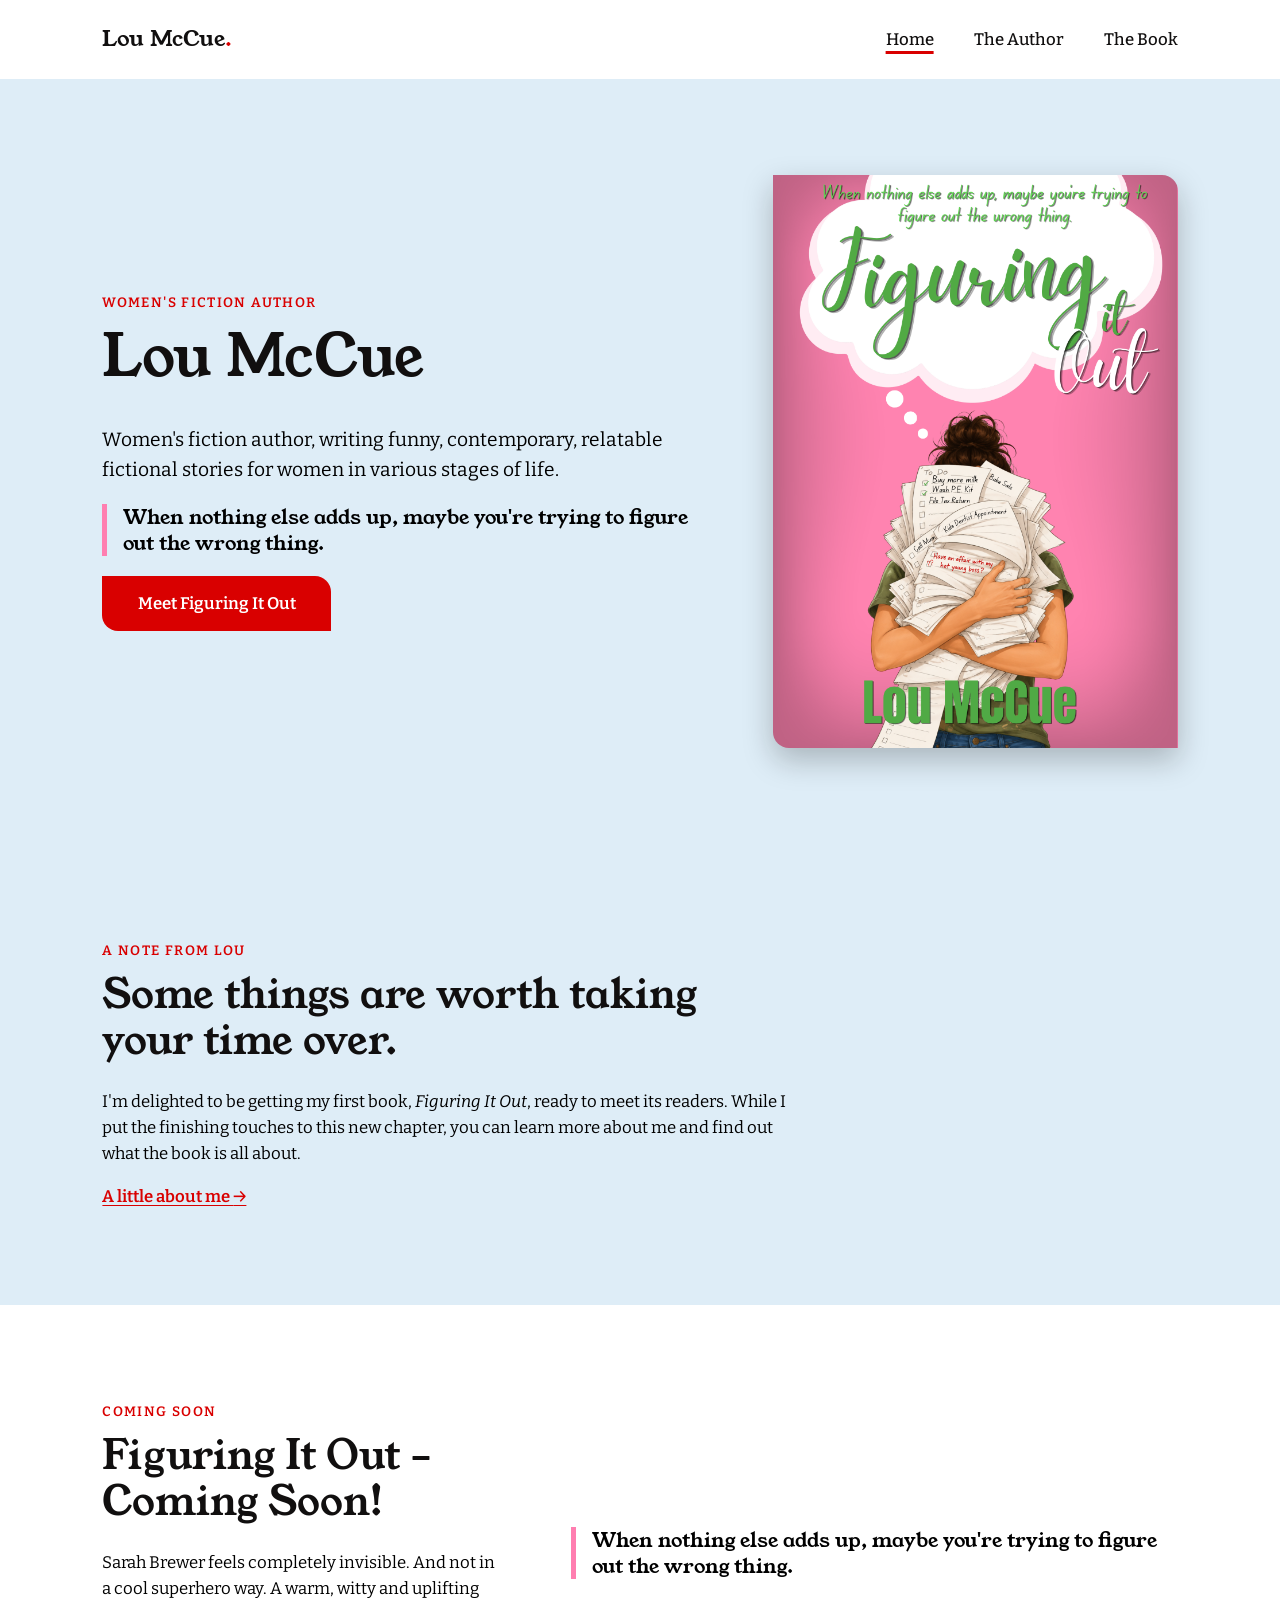
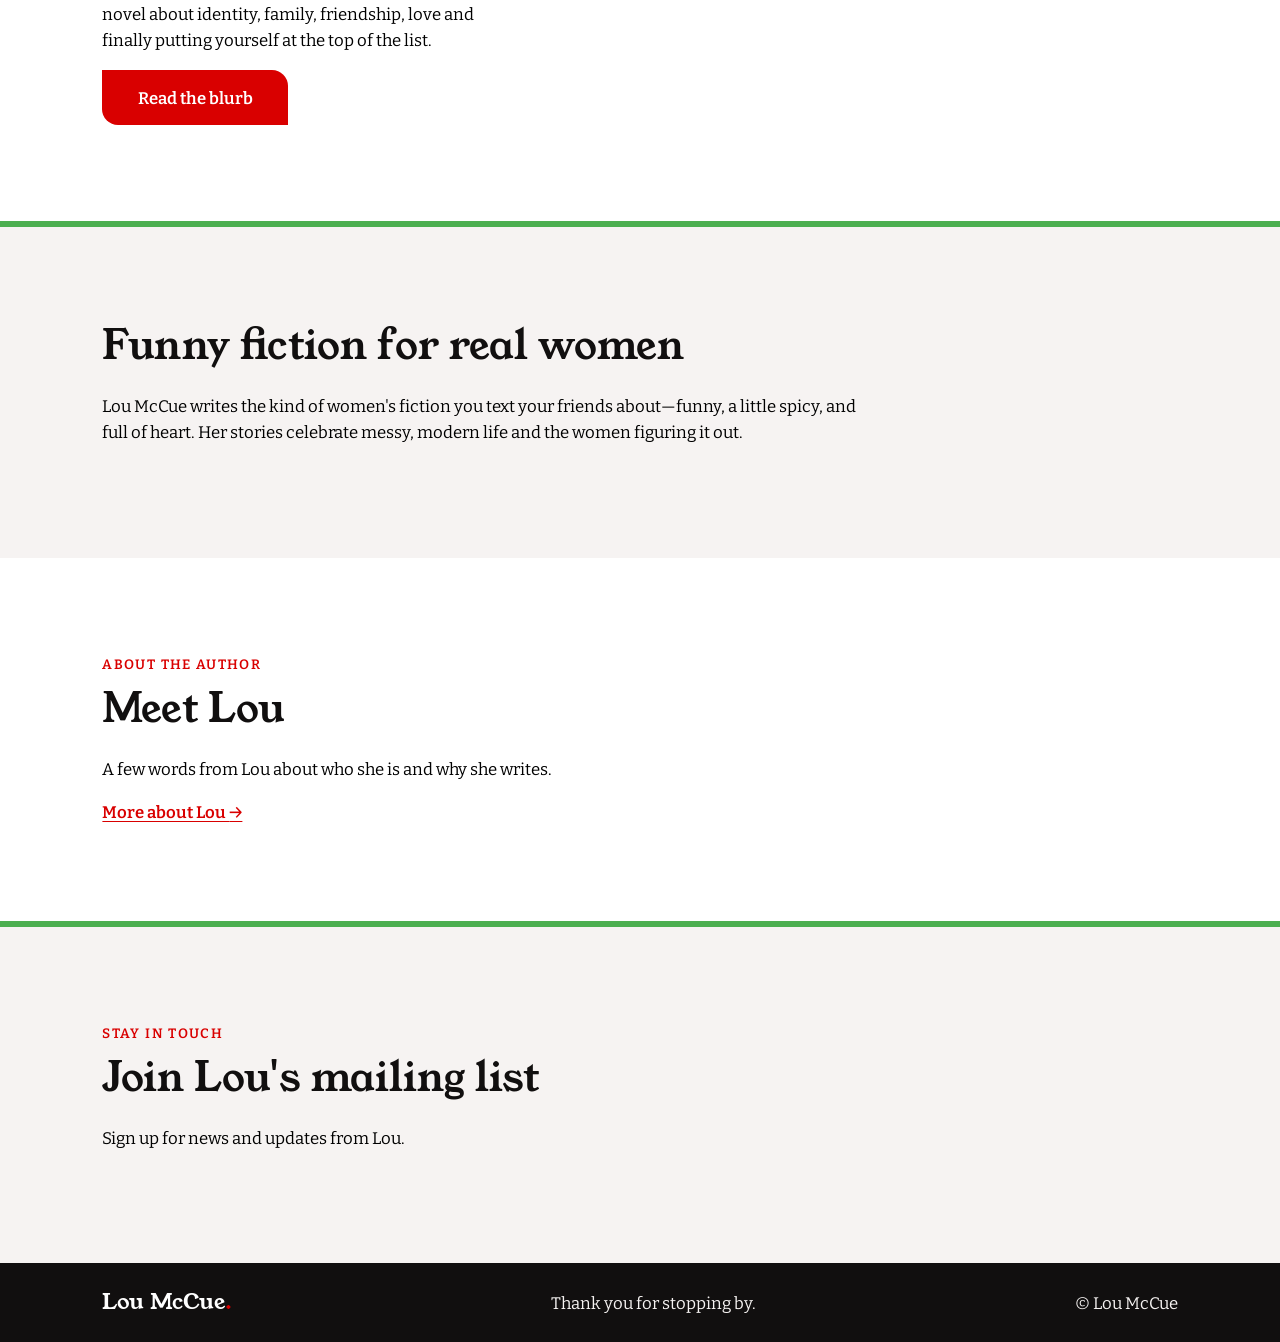
==== commit e3c2400f: "Add Kit mailing list signup to homepage Co-authored-by: Copilot <223556219+Copilot@users.noreply.git" ====
--- a/index.html
+++ b/index.html
@@ -63,6 +63,16 @@
         <p>A few words from Lou about who she is and why she writes.</p>
         <a class="text-link" href="about.html">More about Lou <span aria-hidden="true">→</span></a>
       </section>
+
+      <section class="band" aria-labelledby="newsletter-heading">
+        <div class="band-inner">
+          <p class="eyebrow">Stay in touch</p>
+          <h2 id="newsletter-heading">Join Lou's mailing list</h2>
+          <p>Sign up for news and updates from Lou.</p>
+          <script async data-uid="135f1c1a15" src="https://lou-mccue-author.kit.com/135f1c1a15/index.js"></script>
+          <noscript>Please enable JavaScript to see the signup form.</noscript>
+        </div>
+      </section>
     </main>
 
     <footer class="site-footer">
--- a/styles.css
+++ b/styles.css
@@ -190,9 +190,55 @@
 
 .teaser-bio { background: var(--white); }
 
+.reader-page { min-height: 100vh; }
+
+.vote-heading { text-align: center; }
+.vote-heading .page-lead { margin-inline: auto; }
+
+.vote-panel {
+  display: grid;
+  gap: 1.25rem;
+  max-width: 760px;
+  margin: 0 auto;
+  padding: clamp(32px, 6vw, 64px) 8%;
+}
+
+.consent-banner, .vote-results {
+  padding: 1.25rem;
+  border-radius: 0 1rem;
+  background: var(--offwhite);
+}
+
+.consent-banner { border-left: 5px solid var(--green); }
+.consent-banner .button { margin: 0 0.5rem 0.5rem 0; }
+.consent-banner p, .vote-results { margin: 0; }
+
+.vote-choices {
+  display: flex;
+  flex-wrap: wrap;
+  gap: 12px;
+}
+
+.vote-choices .button {
+  min-width: min(100%, 190px);
+  border: 0;
+  font: inherit;
+  cursor: pointer;
+}
+
+.vote-choices .button:disabled {
+  cursor: not-allowed;
+  opacity: 0.55;
+}
+
+.reader-message { min-height: 1.55em; margin: 0; }
+.vote-comments { margin: 0; }
+
 @media (max-width: 760px) {
   .hero, .book-teaser, .book-details, .about-content { grid-template-columns: 1fr; }
   .hero-art { order: 0; max-width: 320px; }
   .book-cover-wrap, .headshot-frame { max-width: 320px; }
   .site-header, .site-footer { flex-direction: column; align-items: flex-start; }
-}
+  .vote-choices { flex-direction: column; }
+  .vote-choices .button { width: 100%; }
+}
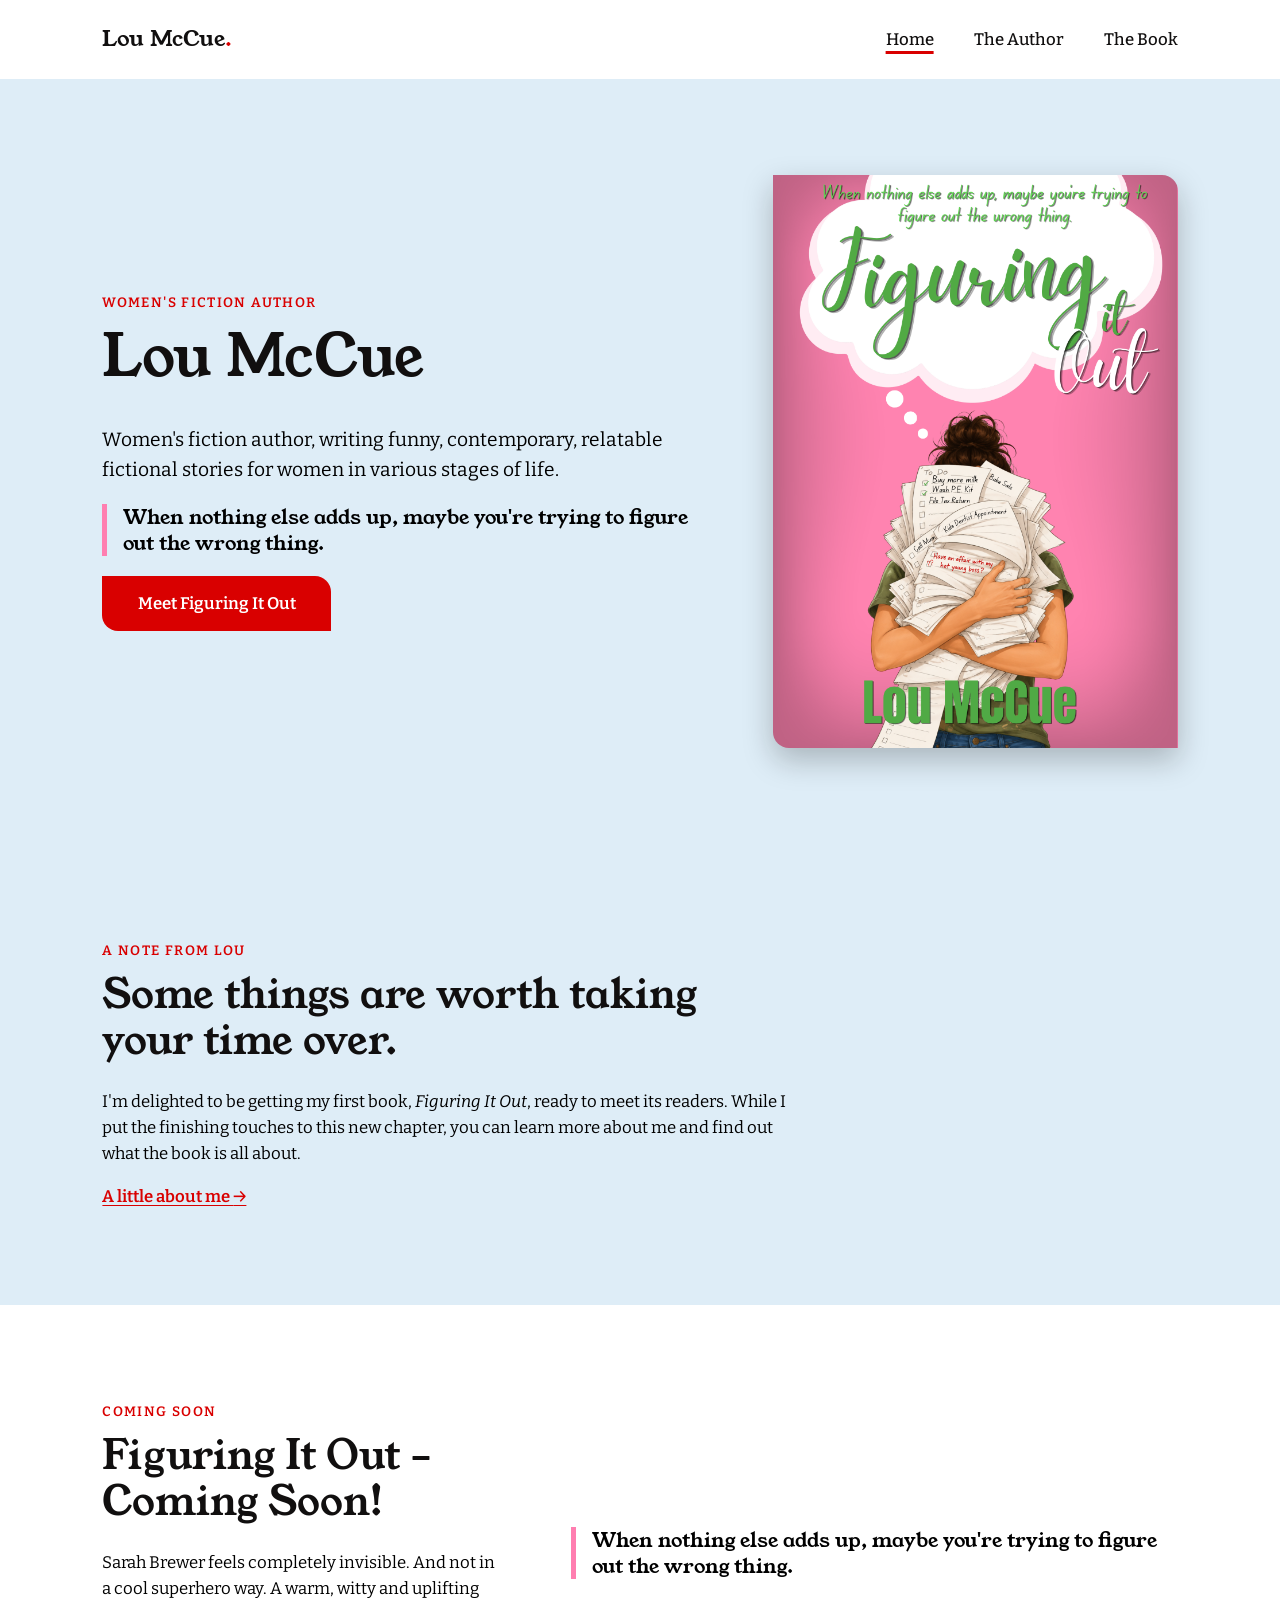
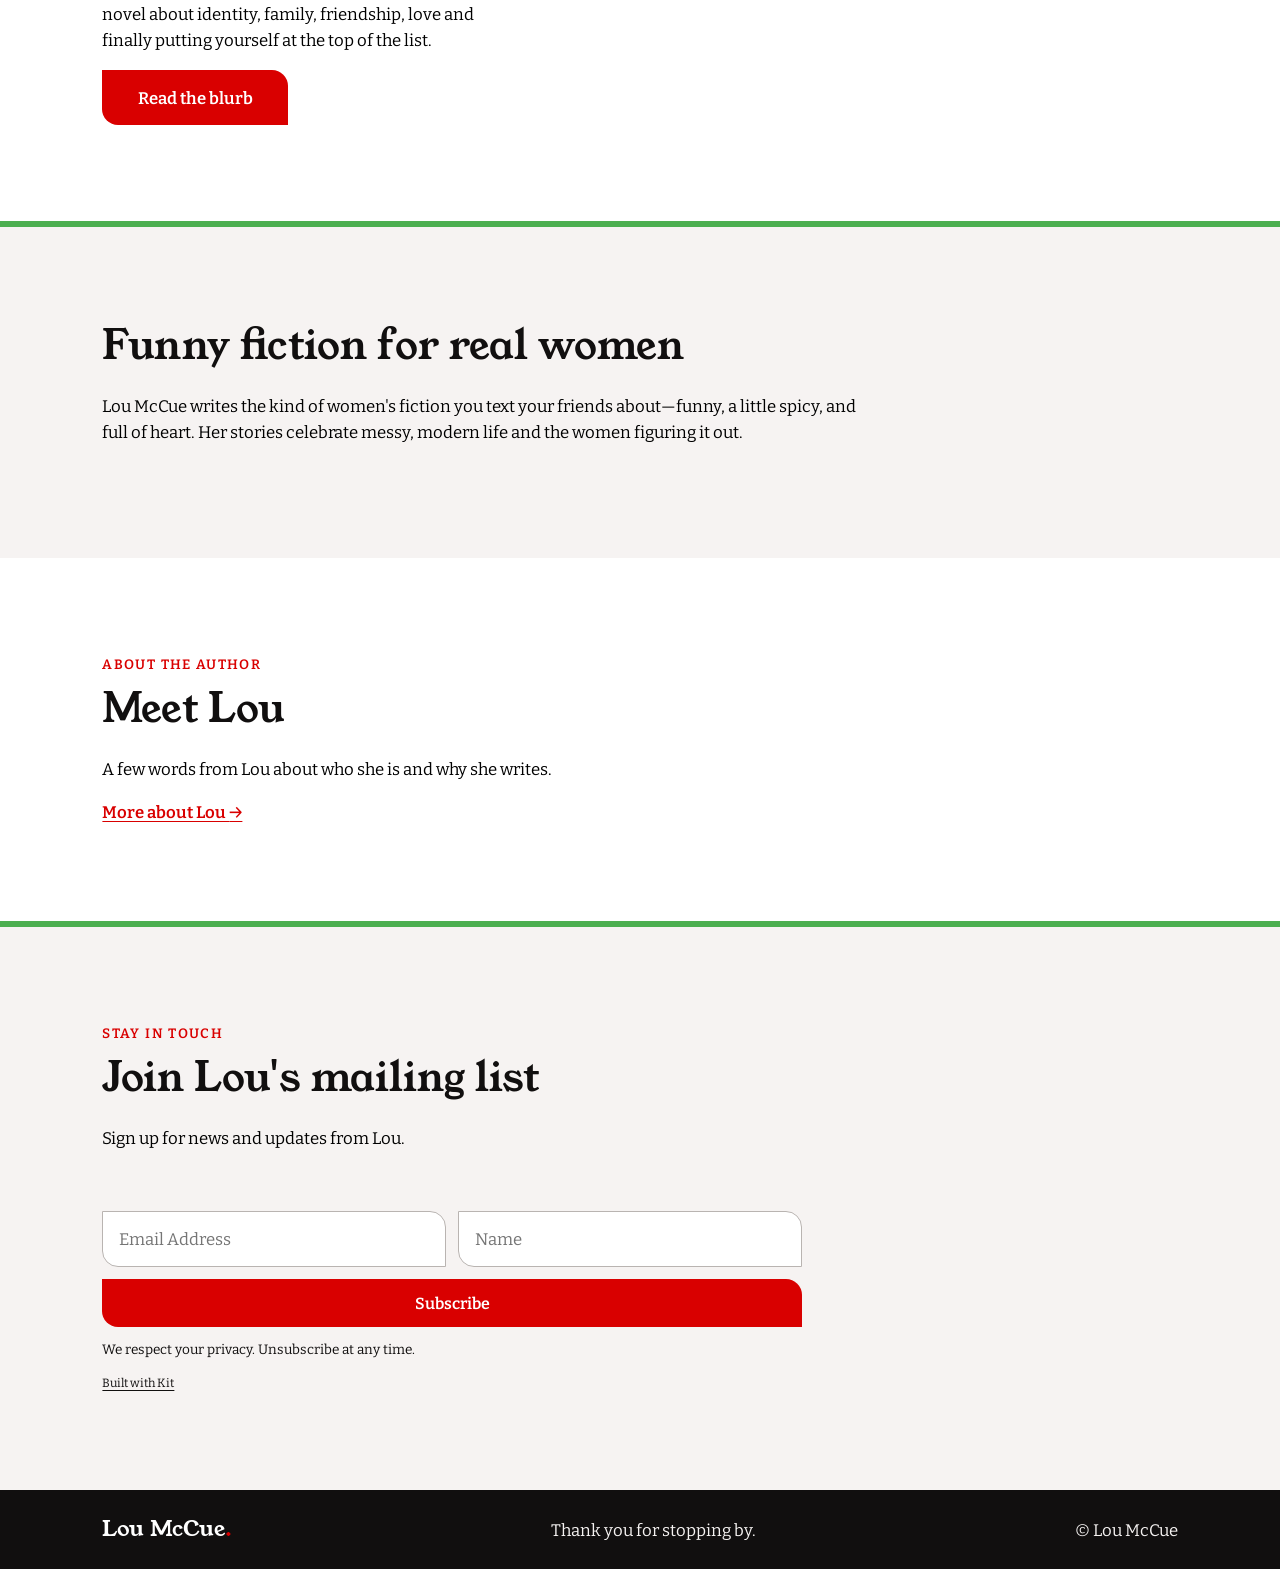
==== commit 6ec388ae: "Style Kit newsletter form to match site Co-authored-by: Copilot <223556219+Copilot@users.noreply.git" ====
--- a/index.html
+++ b/index.html
@@ -69,8 +69,27 @@
           <p class="eyebrow">Stay in touch</p>
           <h2 id="newsletter-heading">Join Lou's mailing list</h2>
           <p>Sign up for news and updates from Lou.</p>
-          <script async data-uid="135f1c1a15" src="https://lou-mccue-author.kit.com/135f1c1a15/index.js"></script>
-          <noscript>Please enable JavaScript to see the signup form.</noscript>
+          <script src="https://f.convertkit.com/ckjs/ck.5.js"></script>
+          <form action="https://app.kit.com/forms/10174779/subscriptions" class="seva-form formkit-form kit-signup-form" method="post" data-sv-form="10174779" data-uid="135f1c1a15" data-format="inline" data-version="5" data-options="{&quot;settings&quot;:{&quot;after_subscribe&quot;:{&quot;action&quot;:&quot;message&quot;,&quot;success_message&quot;:&quot;Success! Now check your email to confirm your subscription.&quot;,&quot;redirect_url&quot;:&quot;&quot;},&quot;analytics&quot;:{&quot;google&quot;:null,&quot;fathom&quot;:null,&quot;facebook&quot;:null,&quot;segment&quot;:null,&quot;pinterest&quot;:null,&quot;sparkloop&quot;:null,&quot;googletagmanager&quot;:null},&quot;modal&quot;:{&quot;trigger&quot;:&quot;timer&quot;,&quot;scroll_percentage&quot;:null,&quot;timer&quot;:5,&quot;devices&quot;:&quot;all&quot;,&quot;show_once_every&quot;:15},&quot;powered_by&quot;:{&quot;show&quot;:true,&quot;url&quot;:&quot;https://kit.com/features/forms?utm_campaign=poweredby&amp;utm_content=form&amp;utm_medium=referral&amp;utm_source=dynamic&quot;},&quot;recaptcha&quot;:{&quot;enabled&quot;:false},&quot;return_visitor&quot;:{&quot;action&quot;:&quot;show&quot;,&quot;custom_content&quot;:&quot;&quot;},&quot;slide_in&quot;:{&quot;display_in&quot;:&quot;bottom_right&quot;,&quot;trigger&quot;:&quot;timer&quot;,&quot;scroll_percentage&quot;:null,&quot;timer&quot;:5,&quot;devices&quot;:&quot;all&quot;,&quot;show_once_every&quot;:15},&quot;sticky_bar&quot;:{&quot;display_in&quot;:&quot;top&quot;,&quot;trigger&quot;:&quot;timer&quot;,&quot;scroll_percentage&quot;:null,&quot;timer&quot;:5,&quot;devices&quot;:&quot;all&quot;,&quot;show_once_every&quot;:15}},&quot;version&quot;:&quot;5&quot;}" min-width="400 500 600 700 800">
+            <div data-style="full">
+              <div data-element="column" class="formkit-column">
+                <ul class="formkit-alert formkit-alert-error" data-element="errors" data-group="alert"></ul>
+                <div data-element="fields" class="seva-fields formkit-fields">
+                  <div class="formkit-field">
+                    <input class="formkit-input" name="email_address" aria-label="Email Address" placeholder="Email Address" autocomplete="email" required type="email">
+                  </div>
+                  <div class="formkit-field">
+                    <input class="formkit-input" aria-label="Name" name="fields[name]" placeholder="Name" autocomplete="name" type="text">
+                  </div>
+                  <button data-element="submit" class="formkit-submit" type="submit"><span>Subscribe</span></button>
+                </div>
+                <p class="formkit-guarantee">We respect your privacy. Unsubscribe at any time.</p>
+                <div class="formkit-powered-by-convertkit-container">
+                  <a href="https://kit.com/features/forms?utm_campaign=poweredby&amp;utm_content=form&amp;utm_medium=referral&amp;utm_source=dynamic" data-element="powered-by" class="formkit-powered-by-convertkit" target="_blank" rel="nofollow noopener">Built with Kit</a>
+                </div>
+              </div>
+            </div>
+          </form>
         </div>
       </section>
     </main>
--- a/styles.css
+++ b/styles.css
@@ -234,6 +234,73 @@
 .reader-message { min-height: 1.55em; margin: 0; }
 .vote-comments { margin: 0; }
 
+.kit-signup-form {
+  max-width: 700px;
+  margin: 1.5rem 0 0;
+  padding: 0;
+  overflow: visible;
+  border: 0;
+  border-radius: 0;
+  background: transparent;
+  box-shadow: none;
+  color: var(--black);
+  font-family: var(--body);
+}
+
+.kit-signup-form [data-style="full"] { width: 100%; }
+.kit-signup-form .formkit-column { padding: 0; }
+.kit-signup-form .formkit-fields {
+  display: grid;
+  grid-template-columns: repeat(2, minmax(0, 1fr));
+  gap: 12px;
+}
+
+.kit-signup-form .formkit-field { min-width: 0; margin: 0; }
+.kit-signup-form .formkit-input {
+  width: 100%;
+  min-width: 0;
+  margin: 0;
+  padding: 0.9rem 1rem;
+  border: 1px solid #b9b4b1;
+  border-radius: 0 1rem;
+  background: var(--white);
+  color: var(--black);
+  font: inherit;
+}
+
+.kit-signup-form .formkit-input:focus-visible {
+  outline: 3px solid var(--black);
+  outline-offset: 2px;
+}
+
+.kit-signup-form .formkit-submit {
+  grid-column: 1 / -1;
+  width: 100%;
+  margin: 0;
+  padding: 0.9rem 2.2rem;
+  border: 0;
+  border-radius: 0 1rem;
+  background: var(--red);
+  color: var(--white);
+  font: 600 1rem var(--body);
+  cursor: pointer;
+  transition: background 0.2s;
+}
+
+.kit-signup-form .formkit-submit:hover { background: var(--red-dark); }
+.kit-signup-form .formkit-submit:focus-visible { outline: 3px solid var(--black); outline-offset: 3px; }
+.kit-signup-form .formkit-alert { width: 100%; margin: 0 0 12px; padding: 12px; }
+.kit-signup-form .formkit-guarantee { margin: 12px 0 0; font-size: 0.85rem; }
+.kit-signup-form .formkit-powered-by-convertkit-container { margin-top: 8px; }
+.kit-signup-form .formkit-powered-by-convertkit {
+  width: auto;
+  height: auto;
+  background: none;
+  color: inherit;
+  font-size: 0.75rem;
+  text-indent: 0;
+}
+
 @media (max-width: 760px) {
   .hero, .book-teaser, .book-details, .about-content { grid-template-columns: 1fr; }
   .hero-art { order: 0; max-width: 320px; }
@@ -241,4 +308,6 @@
   .site-header, .site-footer { flex-direction: column; align-items: flex-start; }
   .vote-choices { flex-direction: column; }
   .vote-choices .button { width: 100%; }
-}
+  .kit-signup-form .formkit-fields { grid-template-columns: 1fr; }
+  .kit-signup-form .formkit-submit { grid-column: auto; }
+}
